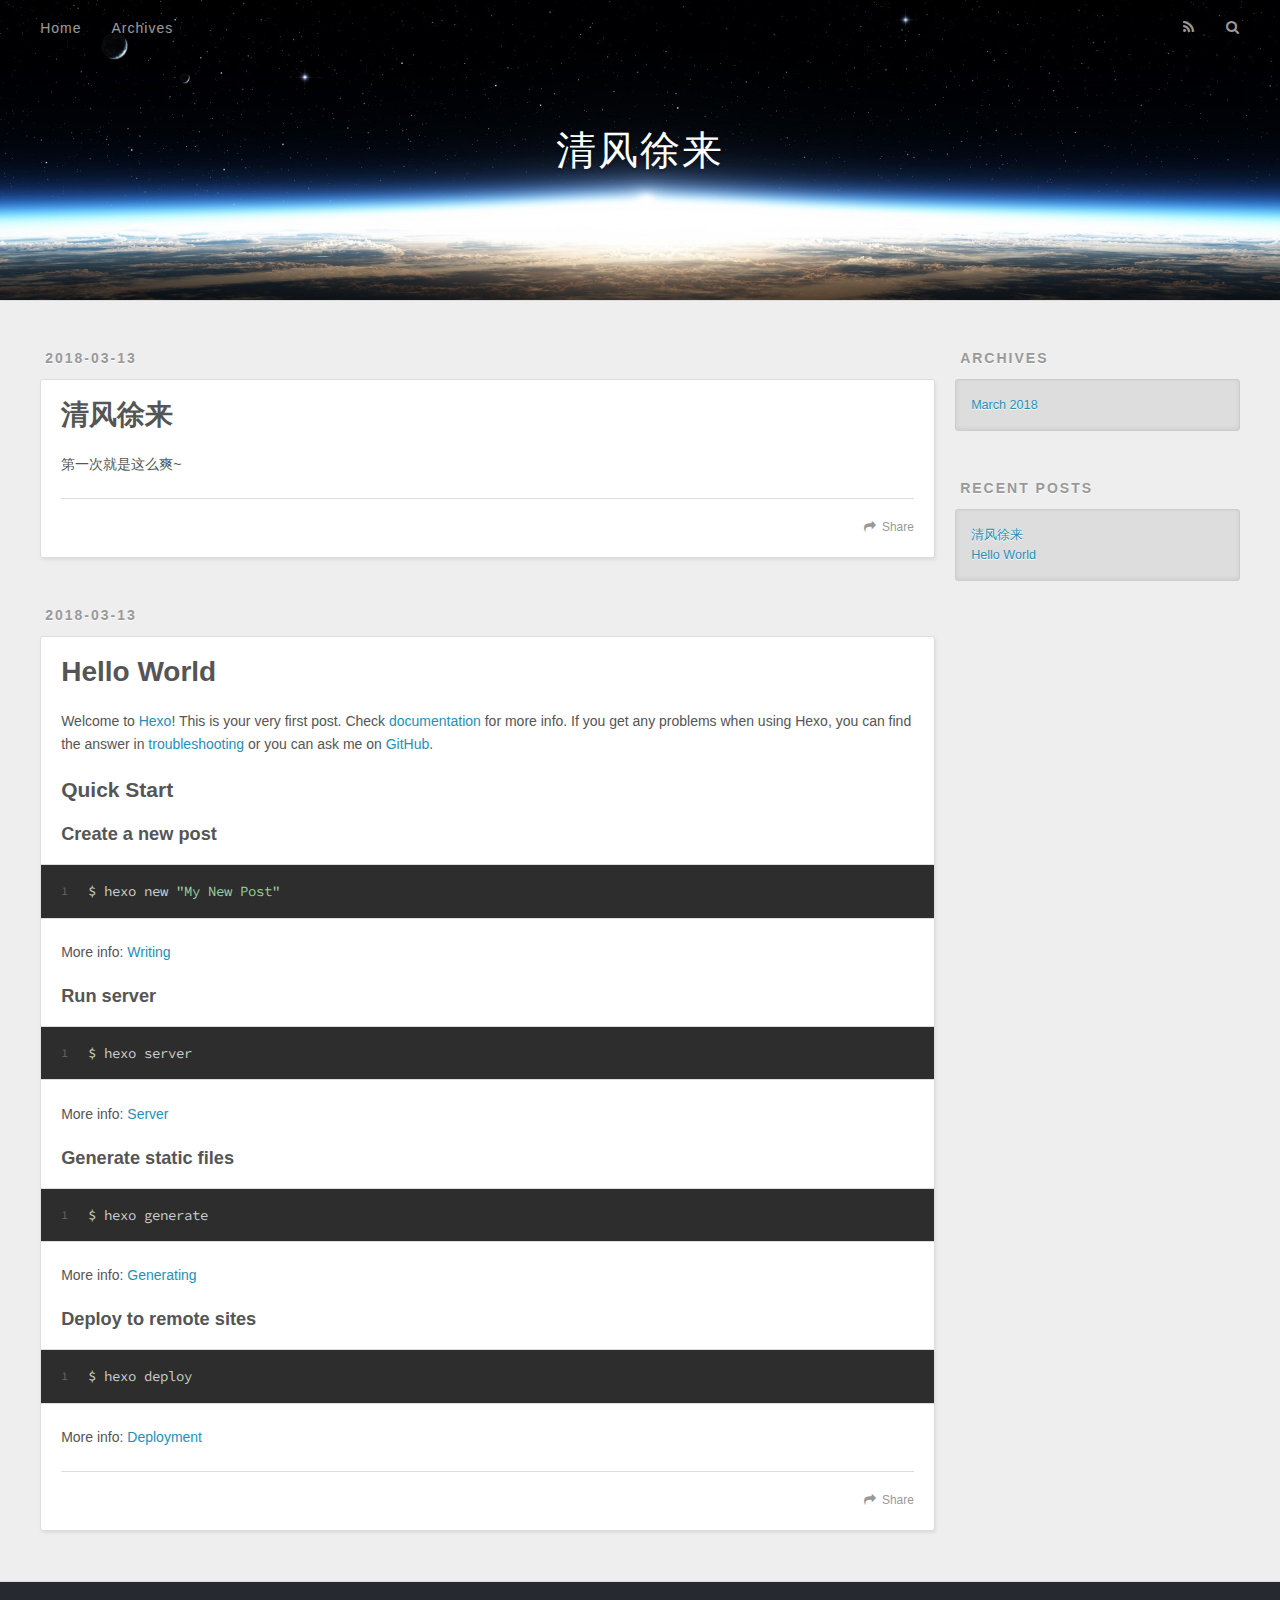
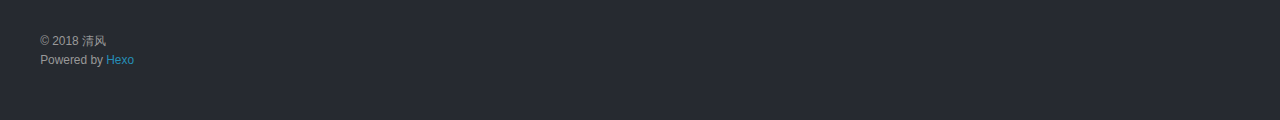
==== index.html @ 0630ee4f "Site updated: 2018-03-13 10:36:04" ====
<!DOCTYPE html>
<html>
<head>
  <meta charset="utf-8">
  

  
  <title>清风徐来</title>
  <meta name="viewport" content="width=device-width, initial-scale=1, maximum-scale=1">
  <meta property="og:type" content="website">
<meta property="og:title" content="清风徐来">
<meta property="og:url" content="http://yoursite.com/index.html">
<meta property="og:site_name" content="清风徐来">
<meta name="twitter:card" content="summary">
<meta name="twitter:title" content="清风徐来">
  
    <link rel="alternate" href="/atom.xml" title="清风徐来" type="application/atom+xml">
  
  
    <link rel="icon" href="/favicon.png">
  
  
    <link href="//fonts.googleapis.com/css?family=Source+Code+Pro" rel="stylesheet" type="text/css">
  
  <link rel="stylesheet" href="/css/style.css">
</head>

<body>
  <div id="container">
    <div id="wrap">
      <header id="header">
  <div id="banner"></div>
  <div id="header-outer" class="outer">
    <div id="header-title" class="inner">
      <h1 id="logo-wrap">
        <a href="/" id="logo">清风徐来</a>
      </h1>
      
    </div>
    <div id="header-inner" class="inner">
      <nav id="main-nav">
        <a id="main-nav-toggle" class="nav-icon"></a>
        
          <a class="main-nav-link" href="/">Home</a>
        
          <a class="main-nav-link" href="/archives">Archives</a>
        
      </nav>
      <nav id="sub-nav">
        
          <a id="nav-rss-link" class="nav-icon" href="/atom.xml" title="RSS Feed"></a>
        
        <a id="nav-search-btn" class="nav-icon" title="Search"></a>
      </nav>
      <div id="search-form-wrap">
        <form action="//google.com/search" method="get" accept-charset="UTF-8" class="search-form"><input type="search" name="q" class="search-form-input" placeholder="Search"><button type="submit" class="search-form-submit">&#xF002;</button><input type="hidden" name="sitesearch" value="http://yoursite.com"></form>
      </div>
    </div>
  </div>
</header>
      <div class="outer">
        <section id="main">
  
    <article id="post-清风徐来" class="article article-type-post" itemscope itemprop="blogPost">
  <div class="article-meta">
    <a href="/2018/03/13/清风徐来/" class="article-date">
  <time datetime="2018-03-13T02:29:46.000Z" itemprop="datePublished">2018-03-13</time>
</a>
    
  </div>
  <div class="article-inner">
    
    
      <header class="article-header">
        
  
    <h1 itemprop="name">
      <a class="article-title" href="/2018/03/13/清风徐来/">清风徐来</a>
    </h1>
  

      </header>
    
    <div class="article-entry" itemprop="articleBody">
      
        <p>第一次就是这么爽~</p>

      
    </div>
    <footer class="article-footer">
      <a data-url="http://yoursite.com/2018/03/13/清风徐来/" data-id="cjep1ou7j0001o6uji0gx029q" class="article-share-link">Share</a>
      
      
    </footer>
  </div>
  
</article>


  
    <article id="post-hello-world" class="article article-type-post" itemscope itemprop="blogPost">
  <div class="article-meta">
    <a href="/2018/03/13/hello-world/" class="article-date">
  <time datetime="2018-03-13T02:24:53.050Z" itemprop="datePublished">2018-03-13</time>
</a>
    
  </div>
  <div class="article-inner">
    
    
      <header class="article-header">
        
  
    <h1 itemprop="name">
      <a class="article-title" href="/2018/03/13/hello-world/">Hello World</a>
    </h1>
  

      </header>
    
    <div class="article-entry" itemprop="articleBody">
      
        <p>Welcome to <a href="https://hexo.io/" target="_blank" rel="noopener">Hexo</a>! This is your very first post. Check <a href="https://hexo.io/docs/" target="_blank" rel="noopener">documentation</a> for more info. If you get any problems when using Hexo, you can find the answer in <a href="https://hexo.io/docs/troubleshooting.html" target="_blank" rel="noopener">troubleshooting</a> or you can ask me on <a href="https://github.com/hexojs/hexo/issues" target="_blank" rel="noopener">GitHub</a>.</p>
<h2 id="Quick-Start"><a href="#Quick-Start" class="headerlink" title="Quick Start"></a>Quick Start</h2><h3 id="Create-a-new-post"><a href="#Create-a-new-post" class="headerlink" title="Create a new post"></a>Create a new post</h3><figure class="highlight bash"><table><tr><td class="gutter"><pre><span class="line">1</span><br></pre></td><td class="code"><pre><span class="line">$ hexo new <span class="string">"My New Post"</span></span><br></pre></td></tr></table></figure>
<p>More info: <a href="https://hexo.io/docs/writing.html" target="_blank" rel="noopener">Writing</a></p>
<h3 id="Run-server"><a href="#Run-server" class="headerlink" title="Run server"></a>Run server</h3><figure class="highlight bash"><table><tr><td class="gutter"><pre><span class="line">1</span><br></pre></td><td class="code"><pre><span class="line">$ hexo server</span><br></pre></td></tr></table></figure>
<p>More info: <a href="https://hexo.io/docs/server.html" target="_blank" rel="noopener">Server</a></p>
<h3 id="Generate-static-files"><a href="#Generate-static-files" class="headerlink" title="Generate static files"></a>Generate static files</h3><figure class="highlight bash"><table><tr><td class="gutter"><pre><span class="line">1</span><br></pre></td><td class="code"><pre><span class="line">$ hexo generate</span><br></pre></td></tr></table></figure>
<p>More info: <a href="https://hexo.io/docs/generating.html" target="_blank" rel="noopener">Generating</a></p>
<h3 id="Deploy-to-remote-sites"><a href="#Deploy-to-remote-sites" class="headerlink" title="Deploy to remote sites"></a>Deploy to remote sites</h3><figure class="highlight bash"><table><tr><td class="gutter"><pre><span class="line">1</span><br></pre></td><td class="code"><pre><span class="line">$ hexo deploy</span><br></pre></td></tr></table></figure>
<p>More info: <a href="https://hexo.io/docs/deployment.html" target="_blank" rel="noopener">Deployment</a></p>

      
    </div>
    <footer class="article-footer">
      <a data-url="http://yoursite.com/2018/03/13/hello-world/" data-id="cjep1ou6n0000o6ujm4c9fire" class="article-share-link">Share</a>
      
      
    </footer>
  </div>
  
</article>


  


</section>
        
          <aside id="sidebar">
  
    

  
    

  
    
  
    
  <div class="widget-wrap">
    <h3 class="widget-title">Archives</h3>
    <div class="widget">
      <ul class="archive-list"><li class="archive-list-item"><a class="archive-list-link" href="/archives/2018/03/">March 2018</a></li></ul>
    </div>
  </div>


  
    
  <div class="widget-wrap">
    <h3 class="widget-title">Recent Posts</h3>
    <div class="widget">
      <ul>
        
          <li>
            <a href="/2018/03/13/清风徐来/">清风徐来</a>
          </li>
        
          <li>
            <a href="/2018/03/13/hello-world/">Hello World</a>
          </li>
        
      </ul>
    </div>
  </div>

  
</aside>
        
      </div>
      <footer id="footer">
  
  <div class="outer">
    <div id="footer-info" class="inner">
      &copy; 2018 清风<br>
      Powered by <a href="http://hexo.io/" target="_blank">Hexo</a>
    </div>
  </div>
</footer>
    </div>
    <nav id="mobile-nav">
  
    <a href="/" class="mobile-nav-link">Home</a>
  
    <a href="/archives" class="mobile-nav-link">Archives</a>
  
</nav>
    

<script src="//ajax.googleapis.com/ajax/libs/jquery/2.0.3/jquery.min.js"></script>


  <link rel="stylesheet" href="/fancybox/jquery.fancybox.css">
  <script src="/fancybox/jquery.fancybox.pack.js"></script>


<script src="/js/script.js"></script>



  </div>
</body>
</html>
---- css/style.css ----
body {
  width: 100%;
}
body:before,
body:after {
  content: "";
  display: table;
}
body:after {
  clear: both;
}
html,
body,
div,
span,
applet,
object,
iframe,
h1,
h2,
h3,
h4,
h5,
h6,
p,
blockquote,
pre,
a,
abbr,
acronym,
address,
big,
cite,
code,
del,
dfn,
em,
img,
ins,
kbd,
q,
s,
samp,
small,
strike,
strong,
sub,
sup,
tt,
var,
dl,
dt,
dd,
ol,
ul,
li,
fieldset,
form,
label,
legend,
table,
caption,
tbody,
tfoot,
thead,
tr,
th,
td {
  margin: 0;
  padding: 0;
  border: 0;
  outline: 0;
  font-weight: inherit;
  font-style: inherit;
  font-family: inherit;
  font-size: 100%;
  vertical-align: baseline;
}
body {
  line-height: 1;
  color: #000;
  background: #fff;
}
ol,
ul {
  list-style: none;
}
table {
  border-collapse: separate;
  border-spacing: 0;
  vertical-align: middle;
}
caption,
th,
td {
  text-align: left;
  font-weight: normal;
  vertical-align: middle;
}
a img {
  border: none;
}
input,
button {
  margin: 0;
  padding: 0;
}
input::-moz-focus-inner,
button::-moz-focus-inner {
  border: 0;
  padding: 0;
}
@font-face {
  font-family: FontAwesome;
  font-style: normal;
  font-weight: normal;
  src: url("fonts/fontawesome-webfont.eot?v=#4.0.3");
  src: url("fonts/fontawesome-webfont.eot?#iefix&v=#4.0.3") format("embedded-opentype"), url("fonts/fontawesome-webfont.woff?v=#4.0.3") format("woff"), url("fonts/fontawesome-webfont.ttf?v=#4.0.3") format("truetype"), url("fonts/fontawesome-webfont.svg#fontawesomeregular?v=#4.0.3") format("svg");
}
html,
body,
#container {
  height: 100%;
}
body {
  background: #eee;
  font: 14px -apple-system, BlinkMacSystemFont, "Segoe UI", "Roboto", "Oxygen", "Ubuntu", "Cantarell", "Fira Sans", "Droid Sans", "Helvetica Neue", sans-serif;
  -webkit-text-size-adjust: 100%;
}
.outer {
  max-width: 1220px;
  margin: 0 auto;
  padding: 0 20px;
}
.outer:before,
.outer:after {
  content: "";
  display: table;
}
.outer:after {
  clear: both;
}
.inner {
  display: inline;
  float: left;
  width: 98.33333333333333%;
  margin: 0 0.833333333333333%;
}
.left,
.alignleft {
  float: left;
}
.right,
.alignright {
  float: right;
}
.clear {
  clear: both;
}
#container {
  position: relative;
}
.mobile-nav-on {
  overflow: hidden;
}
#wrap {
  height: 100%;
  width: 100%;
  position: absolute;
  top: 0;
  left: 0;
  -webkit-transition: 0.2s ease-out;
  -moz-transition: 0.2s ease-out;
  -ms-transition: 0.2s ease-out;
  transition: 0.2s ease-out;
  z-index: 1;
  background: #eee;
}
.mobile-nav-on #wrap {
  left: 280px;
}
@media screen and (min-width: 768px) {
  #main {
    display: inline;
    float: left;
    width: 73.33333333333333%;
    margin: 0 0.833333333333333%;
  }
}
.article-date,
.article-category-link,
.archive-year,
.widget-title {
  text-decoration: none;
  text-transform: uppercase;
  letter-spacing: 2px;
  color: #999;
  margin-bottom: 1em;
  margin-left: 5px;
  line-height: 1em;
  text-shadow: 0 1px #fff;
  font-weight: bold;
}
.article-inner,
.archive-article-inner {
  background: #fff;
  -webkit-box-shadow: 1px 2px 3px #ddd;
  box-shadow: 1px 2px 3px #ddd;
  border: 1px solid #ddd;
  border-radius: 3px;
}
.article-entry h1,
.widget h1 {
  font-size: 2em;
}
.article-entry h2,
.widget h2 {
  font-size: 1.5em;
}
.article-entry h3,
.widget h3 {
  font-size: 1.3em;
}
.article-entry h4,
.widget h4 {
  font-size: 1.2em;
}
.article-entry h5,
.widget h5 {
  font-size: 1em;
}
.article-entry h6,
.widget h6 {
  font-size: 1em;
  color: #999;
}
.article-entry hr,
.widget hr {
  border: 1px dashed #ddd;
}
.article-entry strong,
.widget strong {
  font-weight: bold;
}
.article-entry em,
.widget em,
.article-entry cite,
.widget cite {
  font-style: italic;
}
.article-entry sup,
.widget sup,
.article-entry sub,
.widget sub {
  font-size: 0.75em;
  line-height: 0;
  position: relative;
  vertical-align: baseline;
}
.article-entry sup,
.widget sup {
  top: -0.5em;
}
.article-entry sub,
.widget sub {
  bottom: -0.2em;
}
.article-entry small,
.widget small {
  font-size: 0.85em;
}
.article-entry acronym,
.widget acronym,
.article-entry abbr,
.widget abbr {
  border-bottom: 1px dotted;
}
.article-entry ul,
.widget ul,
.article-entry ol,
.widget ol,
.article-entry dl,
.widget dl {
  margin: 0 20px;
  line-height: 1.6em;
}
.article-entry ul ul,
.widget ul ul,
.article-entry ol ul,
.widget ol ul,
.article-entry ul ol,
.widget ul ol,
.article-entry ol ol,
.widget ol ol {
  margin-top: 0;
  margin-bottom: 0;
}
.article-entry ul,
.widget ul {
  list-style: disc;
}
.article-entry ol,
.widget ol {
  list-style: decimal;
}
.article-entry dt,
.widget dt {
  font-weight: bold;
}
#header {
  height: 300px;
  position: relative;
  border-bottom: 1px solid #ddd;
}
#header:before,
#header:after {
  content: "";
  position: absolute;
  left: 0;
  right: 0;
  height: 40px;
}
#header:before {
  top: 0;
  background: -webkit-linear-gradient(rgba(0,0,0,0.2), transparent);
  background: -moz-linear-gradient(rgba(0,0,0,0.2), transparent);
  background: -ms-linear-gradient(rgba(0,0,0,0.2), transparent);
  background: linear-gradient(rgba(0,0,0,0.2), transparent);
}
#header:after {
  bottom: 0;
  background: -webkit-linear-gradient(transparent, rgba(0,0,0,0.2));
  background: -moz-linear-gradient(transparent, rgba(0,0,0,0.2));
  background: -ms-linear-gradient(transparent, rgba(0,0,0,0.2));
  background: linear-gradient(transparent, rgba(0,0,0,0.2));
}
#header-outer {
  height: 100%;
  position: relative;
}
#header-inner {
  position: relative;
  overflow: hidden;
}
#banner {
  position: absolute;
  top: 0;
  left: 0;
  width: 100%;
  height: 100%;
  background: url("images/banner.jpg") center #000;
  -webkit-background-size: cover;
  -moz-background-size: cover;
  background-size: cover;
  z-index: -1;
}
#header-title {
  text-align: center;
  height: 40px;
  position: absolute;
  top: 50%;
  left: 0;
  margin-top: -20px;
}
#logo,
#subtitle {
  text-decoration: none;
  color: #fff;
  font-weight: 300;
  text-shadow: 0 1px 4px rgba(0,0,0,0.3);
}
#logo {
  font-size: 40px;
  line-height: 40px;
  letter-spacing: 2px;
}
#subtitle {
  font-size: 16px;
  line-height: 16px;
  letter-spacing: 1px;
}
#subtitle-wrap {
  margin-top: 16px;
}
#main-nav {
  float: left;
  margin-left: -15px;
}
.nav-icon,
.main-nav-link {
  float: left;
  color: #fff;
  opacity: 0.6;
  text-decoration: none;
  text-shadow: 0 1px rgba(0,0,0,0.2);
  -webkit-transition: opacity 0.2s;
  -moz-transition: opacity 0.2s;
  -ms-transition: opacity 0.2s;
  transition: opacity 0.2s;
  display: block;
  padding: 20px 15px;
}
.nav-icon:hover,
.main-nav-link:hover {
  opacity: 1;
}
.nav-icon {
  font-family: FontAwesome;
  text-align: center;
  font-size: 14px;
  width: 14px;
  height: 14px;
  padding: 20px 15px;
  position: relative;
  cursor: pointer;
}
.main-nav-link {
  font-weight: 300;
  letter-spacing: 1px;
}
@media screen and (max-width: 479px) {
  .main-nav-link {
    display: none;
  }
}
#main-nav-toggle {
  display: none;
}
#main-nav-toggle:before {
  content: "\f0c9";
}
@media screen and (max-width: 479px) {
  #main-nav-toggle {
    display: block;
  }
}
#sub-nav {
  float: right;
  margin-right: -15px;
}
#nav-rss-link:before {
  content: "\f09e";
}
#nav-search-btn:before {
  content: "\f002";
}
#search-form-wrap {
  position: absolute;
  top: 15px;
  width: 150px;
  height: 30px;
  right: -150px;
  opacity: 0;
  -webkit-transition: 0.2s ease-out;
  -moz-transition: 0.2s ease-out;
  -ms-transition: 0.2s ease-out;
  transition: 0.2s ease-out;
}
#search-form-wrap.on {
  opacity: 1;
  right: 0;
}
@media screen and (max-width: 479px) {
  #search-form-wrap {
    width: 100%;
    right: -100%;
  }
}
.search-form {
  position: absolute;
  top: 0;
  left: 0;
  right: 0;
  background: #fff;
  padding: 5px 15px;
  border-radius: 15px;
  -webkit-box-shadow: 0 0 10px rgba(0,0,0,0.3);
  box-shadow: 0 0 10px rgba(0,0,0,0.3);
}
.search-form-input {
  border: none;
  background: none;
  color: #555;
  width: 100%;
  font: 13px -apple-system, BlinkMacSystemFont, "Segoe UI", "Roboto", "Oxygen", "Ubuntu", "Cantarell", "Fira Sans", "Droid Sans", "Helvetica Neue", sans-serif;
  outline: none;
}
.search-form-input::-webkit-search-results-decoration,
.search-form-input::-webkit-search-cancel-button {
  -webkit-appearance: none;
}
.search-form-submit {
  position: absolute;
  top: 50%;
  right: 10px;
  margin-top: -7px;
  font: 13px FontAwesome;
  border: none;
  background: none;
  color: #bbb;
  cursor: pointer;
}
.search-form-submit:hover,
.search-form-submit:focus {
  color: #777;
}
.article {
  margin: 50px 0;
}
.article-inner {
  overflow: hidden;
}
.article-meta:before,
.article-meta:after {
  content: "";
  display: table;
}
.article-meta:after {
  clear: both;
}
.article-date {
  float: left;
}
.article-category {
  float: left;
  line-height: 1em;
  color: #ccc;
  text-shadow: 0 1px #fff;
  margin-left: 8px;
}
.article-category:before {
  content: "\2022";
}
.article-category-link {
  margin: 0 12px 1em;
}
.article-header {
  padding: 20px 20px 0;
}
.article-title {
  text-decoration: none;
  font-size: 2em;
  font-weight: bold;
  color: #555;
  line-height: 1.1em;
  -webkit-transition: color 0.2s;
  -moz-transition: color 0.2s;
  -ms-transition: color 0.2s;
  transition: color 0.2s;
}
a.article-title:hover {
  color: #258fb8;
}
.article-entry {
  color: #555;
  padding: 0 20px;
}
.article-entry:before,
.article-entry:after {
  content: "";
  display: table;
}
.article-entry:after {
  clear: both;
}
.article-entry p,
.article-entry table {
  line-height: 1.6em;
  margin: 1.6em 0;
}
.article-entry h1,
.article-entry h2,
.article-entry h3,
.article-entry h4,
.article-entry h5,
.article-entry h6 {
  font-weight: bold;
}
.article-entry h1,
.article-entry h2,
.article-entry h3,
.article-entry h4,
.article-entry h5,
.article-entry h6 {
  line-height: 1.1em;
  margin: 1.1em 0;
}
.article-entry a {
  color: #258fb8;
  text-decoration: none;
}
.article-entry a:hover {
  text-decoration: underline;
}
.article-entry ul,
.article-entry ol,
.article-entry dl {
  margin-top: 1.6em;
  margin-bottom: 1.6em;
}
.article-entry img,
.article-entry video {
  max-width: 100%;
  height: auto;
  display: block;
  margin: auto;
}
.article-entry iframe {
  border: none;
}
.article-entry table {
  width: 100%;
  border-collapse: collapse;
  border-spacing: 0;
}
.article-entry th {
  font-weight: bold;
  border-bottom: 3px solid #ddd;
  padding-bottom: 0.5em;
}
.article-entry td {
  border-bottom: 1px solid #ddd;
  padding: 10px 0;
}
.article-entry blockquote {
  font-family: Georgia, "Times New Roman", serif;
  font-size: 1.4em;
  margin: 1.6em 20px;
  text-align: center;
}
.article-entry blockquote footer {
  font-size: 14px;
  margin: 1.6em 0;
  font-family: -apple-system, BlinkMacSystemFont, "Segoe UI", "Roboto", "Oxygen", "Ubuntu", "Cantarell", "Fira Sans", "Droid Sans", "Helvetica Neue", sans-serif;
}
.article-entry blockquote footer cite:before {
  content: "—";
  padding: 0 0.5em;
}
.article-entry .pullquote {
  text-align: left;
  width: 45%;
  margin: 0;
}
.article-entry .pullquote.left {
  margin-left: 0.5em;
  margin-right: 1em;
}
.article-entry .pullquote.right {
  margin-right: 0.5em;
  margin-left: 1em;
}
.article-entry .caption {
  color: #999;
  display: block;
  font-size: 0.9em;
  margin-top: 0.5em;
  position: relative;
  text-align: center;
}
.article-entry .video-container {
  position: relative;
  padding-top: 56.25%;
  height: 0;
  overflow: hidden;
}
.article-entry .video-container iframe,
.article-entry .video-container object,
.article-entry .video-container embed {
  position: absolute;
  top: 0;
  left: 0;
  width: 100%;
  height: 100%;
  margin-top: 0;
}
.article-more-link a {
  display: inline-block;
  line-height: 1em;
  padding: 6px 15px;
  border-radius: 15px;
  background: #eee;
  color: #999;
  text-shadow: 0 1px #fff;
  text-decoration: none;
}
.article-more-link a:hover {
  background: #258fb8;
  color: #fff;
  text-decoration: none;
  text-shadow: 0 1px #1e7293;
}
.article-footer {
  font-size: 0.85em;
  line-height: 1.6em;
  border-top: 1px solid #ddd;
  padding-top: 1.6em;
  margin: 0 20px 20px;
}
.article-footer:before,
.article-footer:after {
  content: "";
  display: table;
}
.article-footer:after {
  clear: both;
}
.article-footer a {
  color: #999;
  text-decoration: none;
}
.article-footer a:hover {
  color: #555;
}
.article-tag-list-item {
  float: left;
  margin-right: 10px;
}
.article-tag-list-link:before {
  content: "#";
}
.article-comment-link {
  float: right;
}
.article-comment-link:before {
  content: "\f075";
  font-family: FontAwesome;
  padding-right: 8px;
}
.article-share-link {
  cursor: pointer;
  float: right;
  margin-left: 20px;
}
.article-share-link:before {
  content: "\f064";
  font-family: FontAwesome;
  padding-right: 6px;
}
#article-nav {
  position: relative;
}
#article-nav:before,
#article-nav:after {
  content: "";
  display: table;
}
#article-nav:after {
  clear: both;
}
@media screen and (min-width: 768px) {
  #article-nav {
    margin: 50px 0;
  }
  #article-nav:before {
    width: 8px;
    height: 8px;
    position: absolute;
    top: 50%;
    left: 50%;
    margin-top: -4px;
    margin-left: -4px;
    content: "";
    border-radius: 50%;
    background: #ddd;
    -webkit-box-shadow: 0 1px 2px #fff;
    box-shadow: 0 1px 2px #fff;
  }
}
.article-nav-link-wrap {
  text-decoration: none;
  text-shadow: 0 1px #fff;
  color: #999;
  -webkit-box-sizing: border-box;
  -moz-box-sizing: border-box;
  box-sizing: border-box;
  margin-top: 50px;
  text-align: center;
  display: block;
}
.article-nav-link-wrap:hover {
  color: #555;
}
@media screen and (min-width: 768px) {
  .article-nav-link-wrap {
    width: 50%;
    margin-top: 0;
  }
}
@media screen and (min-width: 768px) {
  #article-nav-newer {
    float: left;
    text-align: right;
    padding-right: 20px;
  }
}
@media screen and (min-width: 768px) {
  #article-nav-older {
    float: right;
    text-align: left;
    padding-left: 20px;
  }
}
.article-nav-caption {
  text-transform: uppercase;
  letter-spacing: 2px;
  color: #ddd;
  line-height: 1em;
  font-weight: bold;
}
#article-nav-newer .article-nav-caption {
  margin-right: -2px;
}
.article-nav-title {
  font-size: 0.85em;
  line-height: 1.6em;
  margin-top: 0.5em;
}
.article-share-box {
  position: absolute;
  display: none;
  background: #fff;
  -webkit-box-shadow: 1px 2px 10px rgba(0,0,0,0.2);
  box-shadow: 1px 2px 10px rgba(0,0,0,0.2);
  border-radius: 3px;
  margin-left: -145px;
  overflow: hidden;
  z-index: 1;
}
.article-share-box.on {
  display: block;
}
.article-share-input {
  width: 100%;
  background: none;
  -webkit-box-sizing: border-box;
  -moz-box-sizing: border-box;
  box-sizing: border-box;
  font: 14px -apple-system, BlinkMacSystemFont, "Segoe UI", "Roboto", "Oxygen", "Ubuntu", "Cantarell", "Fira Sans", "Droid Sans", "Helvetica Neue", sans-serif;
  padding: 0 15px;
  color: #555;
  outline: none;
  border: 1px solid #ddd;
  border-radius: 3px 3px 0 0;
  height: 36px;
  line-height: 36px;
}
.article-share-links {
  background: #eee;
}
.article-share-links:before,
.article-share-links:after {
  content: "";
  display: table;
}
.article-share-links:after {
  clear: both;
}
.article-share-twitter,
.article-share-facebook,
.article-share-pinterest,
.article-share-google {
  width: 50px;
  height: 36px;
  display: block;
  float: left;
  position: relative;
  color: #999;
  text-shadow: 0 1px #fff;
}
.article-share-twitter:before,
.article-share-facebook:before,
.article-share-pinterest:before,
.article-share-google:before {
  font-size: 20px;
  font-family: FontAwesome;
  width: 20px;
  height: 20px;
  position: absolute;
  top: 50%;
  left: 50%;
  margin-top: -10px;
  margin-left: -10px;
  text-align: center;
}
.article-share-twitter:hover,
.article-share-facebook:hover,
.article-share-pinterest:hover,
.article-share-google:hover {
  color: #fff;
}
.article-share-twitter:before {
  content: "\f099";
}
.article-share-twitter:hover {
  background: #00aced;
  text-shadow: 0 1px #008abe;
}
.article-share-facebook:before {
  content: "\f09a";
}
.article-share-facebook:hover {
  background: #3b5998;
  text-shadow: 0 1px #2f477a;
}
.article-share-pinterest:before {
  content: "\f0d2";
}
.article-share-pinterest:hover {
  background: #cb2027;
  text-shadow: 0 1px #a21a1f;
}
.article-share-google:before {
  content: "\f0d5";
}
.article-share-google:hover {
  background: #dd4b39;
  text-shadow: 0 1px #be3221;
}
.article-gallery {
  background: #000;
  position: relative;
}
.article-gallery-photos {
  position: relative;
  overflow: hidden;
}
.article-gallery-img {
  display: none;
  max-width: 100%;
}
.article-gallery-img:first-child {
  display: block;
}
.article-gallery-img.loaded {
  position: absolute;
  display: block;
}
.article-gallery-img img {
  display: block;
  max-width: 100%;
  margin: 0 auto;
}
#comments {
  background: #fff;
  -webkit-box-shadow: 1px 2px 3px #ddd;
  box-shadow: 1px 2px 3px #ddd;
  padding: 20px;
  border: 1px solid #ddd;
  border-radius: 3px;
  margin: 50px 0;
}
#comments a {
  color: #258fb8;
}
.archives-wrap {
  margin: 50px 0;
}
.archives:before,
.archives:after {
  content: "";
  display: table;
}
.archives:after {
  clear: both;
}
.archive-year-wrap {
  margin-bottom: 1em;
}
.archives {
  -webkit-column-gap: 10px;
  -moz-column-gap: 10px;
  column-gap: 10px;
}
@media screen and (min-width: 480px) and (max-width: 767px) {
  .archives {
    -webkit-column-count: 2;
    -moz-column-count: 2;
    column-count: 2;
  }
}
@media screen and (min-width: 768px) {
  .archives {
    -webkit-column-count: 3;
    -moz-column-count: 3;
    column-count: 3;
  }
}
.archive-article {
  -webkit-column-break-inside: avoid;
  page-break-inside: avoid;
  overflow: hidden;
  break-inside: avoid-column;
}
.archive-article-inner {
  padding: 10px;
  margin-bottom: 15px;
}
.archive-article-title {
  text-decoration: none;
  font-weight: bold;
  color: #555;
  -webkit-transition: color 0.2s;
  -moz-transition: color 0.2s;
  -ms-transition: color 0.2s;
  transition: color 0.2s;
  line-height: 1.6em;
}
.archive-article-title:hover {
  color: #258fb8;
}
.archive-article-footer {
  margin-top: 1em;
}
.archive-article-date {
  color: #999;
  text-decoration: none;
  font-size: 0.85em;
  line-height: 1em;
  margin-bottom: 0.5em;
  display: block;
}
#page-nav {
  margin: 50px auto;
  background: #fff;
  -webkit-box-shadow: 1px 2px 3px #ddd;
  box-shadow: 1px 2px 3px #ddd;
  border: 1px solid #ddd;
  border-radius: 3px;
  text-align: center;
  color: #999;
  overflow: hidden;
}
#page-nav:before,
#page-nav:after {
  content: "";
  display: table;
}
#page-nav:after {
  clear: both;
}
#page-nav a,
#page-nav span {
  padding: 10px 20px;
  line-height: 1;
  height: 2ex;
}
#page-nav a {
  color: #999;
  text-decoration: none;
}
#page-nav a:hover {
  background: #999;
  color: #fff;
}
#page-nav .prev {
  float: left;
}
#page-nav .next {
  float: right;
}
#page-nav .page-number {
  display: inline-block;
}
@media screen and (max-width: 479px) {
  #page-nav .page-number {
    display: none;
  }
}
#page-nav .current {
  color: #555;
  font-weight: bold;
}
#page-nav .space {
  color: #ddd;
}
#footer {
  background: #262a30;
  padding: 50px 0;
  border-top: 1px solid #ddd;
  color: #999;
}
#footer a {
  color: #258fb8;
  text-decoration: none;
}
#footer a:hover {
  text-decoration: underline;
}
#footer-info {
  line-height: 1.6em;
  font-size: 0.85em;
}
.article-entry pre,
.article-entry .highlight {
  background: #2d2d2d;
  margin: 0 -20px;
  padding: 15px 20px;
  border-style: solid;
  border-color: #ddd;
  border-width: 1px 0;
  overflow: auto;
  color: #ccc;
  line-height: 22.400000000000002px;
}
.article-entry .highlight .gutter pre,
.article-entry .gist .gist-file .gist-data .line-numbers {
  color: #666;
  font-size: 0.85em;
}
.article-entry pre,
.article-entry code {
  font-family: "Source Code Pro", Consolas, Monaco, Menlo, Consolas, monospace;
}
.article-entry code {
  background: #eee;
  text-shadow: 0 1px #fff;
  padding: 0 0.3em;
}
.article-entry pre code {
  background: none;
  text-shadow: none;
  padding: 0;
}
.article-entry .highlight pre {
  border: none;
  margin: 0;
  padding: 0;
}
.article-entry .highlight table {
  margin: 0;
  width: auto;
}
.article-entry .highlight td {
  border: none;
  padding: 0;
}
.article-entry .highlight figcaption {
  font-size: 0.85em;
  color: #999;
  line-height: 1em;
  margin-bottom: 1em;
}
.article-entry .highlight figcaption:before,
.article-entry .highlight figcaption:after {
  content: "";
  display: table;
}
.article-entry .highlight figcaption:after {
  clear: both;
}
.article-entry .highlight figcaption a {
  float: right;
}
.article-entry .highlight .gutter pre {
  text-align: right;
  padding-right: 20px;
}
.article-entry .highlight .line {
  height: 22.400000000000002px;
}
.article-entry .highlight .line.marked {
  background: #515151;
}
.article-entry .gist {
  margin: 0 -20px;
  border-style: solid;
  border-color: #ddd;
  border-width: 1px 0;
  background: #2d2d2d;
  padding: 15px 20px 15px 0;
}
.article-entry .gist .gist-file {
  border: none;
  font-family: "Source Code Pro", Consolas, Monaco, Menlo, Consolas, monospace;
  margin: 0;
}
.article-entry .gist .gist-file .gist-data {
  background: none;
  border: none;
}
.article-entry .gist .gist-file .gist-data .line-numbers {
  background: none;
  border: none;
  padding: 0 20px 0 0;
}
.article-entry .gist .gist-file .gist-data .line-data {
  padding: 0 !important;
}
.article-entry .gist .gist-file .highlight {
  margin: 0;
  padding: 0;
  border: none;
}
.article-entry .gist .gist-file .gist-meta {
  background: #2d2d2d;
  color: #999;
  font: 0.85em -apple-system, BlinkMacSystemFont, "Segoe UI", "Roboto", "Oxygen", "Ubuntu", "Cantarell", "Fira Sans", "Droid Sans", "Helvetica Neue", sans-serif;
  text-shadow: 0 0;
  padding: 0;
  margin-top: 1em;
  margin-left: 20px;
}
.article-entry .gist .gist-file .gist-meta a {
  color: #258fb8;
  font-weight: normal;
}
.article-entry .gist .gist-file .gist-meta a:hover {
  text-decoration: underline;
}
pre .comment,
pre .title {
  color: #999;
}
pre .variable,
pre .attribute,
pre .tag,
pre .regexp,
pre .ruby .constant,
pre .xml .tag .title,
pre .xml .pi,
pre .xml .doctype,
pre .html .doctype,
pre .css .id,
pre .css .class,
pre .css .pseudo {
  color: #f2777a;
}
pre .number,
pre .preprocessor,
pre .built_in,
pre .literal,
pre .params,
pre .constant {
  color: #f99157;
}
pre .class,
pre .ruby .class .title,
pre .css .rules .attribute {
  color: #9c9;
}
pre .string,
pre .value,
pre .inheritance,
pre .header,
pre .ruby .symbol,
pre .xml .cdata {
  color: #9c9;
}
pre .css .hexcolor {
  color: #6cc;
}
pre .function,
pre .python .decorator,
pre .python .title,
pre .ruby .function .title,
pre .ruby .title .keyword,
pre .perl .sub,
pre .javascript .title,
pre .coffeescript .title {
  color: #69c;
}
pre .keyword,
pre .javascript .function {
  color: #c9c;
}
@media screen and (max-width: 479px) {
  #mobile-nav {
    position: absolute;
    top: 0;
    left: 0;
    width: 280px;
    height: 100%;
    background: #191919;
    border-right: 1px solid #fff;
  }
}
@media screen and (max-width: 479px) {
  .mobile-nav-link {
    display: block;
    color: #999;
    text-decoration: none;
    padding: 15px 20px;
    font-weight: bold;
  }
  .mobile-nav-link:hover {
    color: #fff;
  }
}
@media screen and (min-width: 768px) {
  #sidebar {
    display: inline;
    float: left;
    width: 23.333333333333332%;
    margin: 0 0.833333333333333%;
  }
}
.widget-wrap {
  margin: 50px 0;
}
.widget {
  color: #777;
  text-shadow: 0 1px #fff;
  background: #ddd;
  -webkit-box-shadow: 0 -1px 4px #ccc inset;
  box-shadow: 0 -1px 4px #ccc inset;
  border: 1px solid #ccc;
  padding: 15px;
  border-radius: 3px;
}
.widget a {
  color: #258fb8;
  text-decoration: none;
}
.widget a:hover {
  text-decoration: underline;
}
.widget ul ul,
.widget ol ul,
.widget dl ul,
.widget ul ol,
.widget ol ol,
.widget dl ol,
.widget ul dl,
.widget ol dl,
.widget dl dl {
  margin-left: 15px;
  list-style: disc;
}
.widget {
  line-height: 1.6em;
  word-wrap: break-word;
  font-size: 0.9em;
}
.widget ul,
.widget ol {
  list-style: none;
  margin: 0;
}
.widget ul ul,
.widget ol ul,
.widget ul ol,
.widget ol ol {
  margin: 0 20px;
}
.widget ul ul,
.widget ol ul {
  list-style: disc;
}
.widget ul ol,
.widget ol ol {
  list-style: decimal;
}
.category-list-count,
.tag-list-count,
.archive-list-count {
  padding-left: 5px;
  color: #999;
  font-size: 0.85em;
}
.category-list-count:before,
.tag-list-count:before,
.archive-list-count:before {
  content: "(";
}
.category-list-count:after,
.tag-list-count:after,
.archive-list-count:after {
  content: ")";
}
.tagcloud a {
  margin-right: 5px;
  display: inline-block;
}
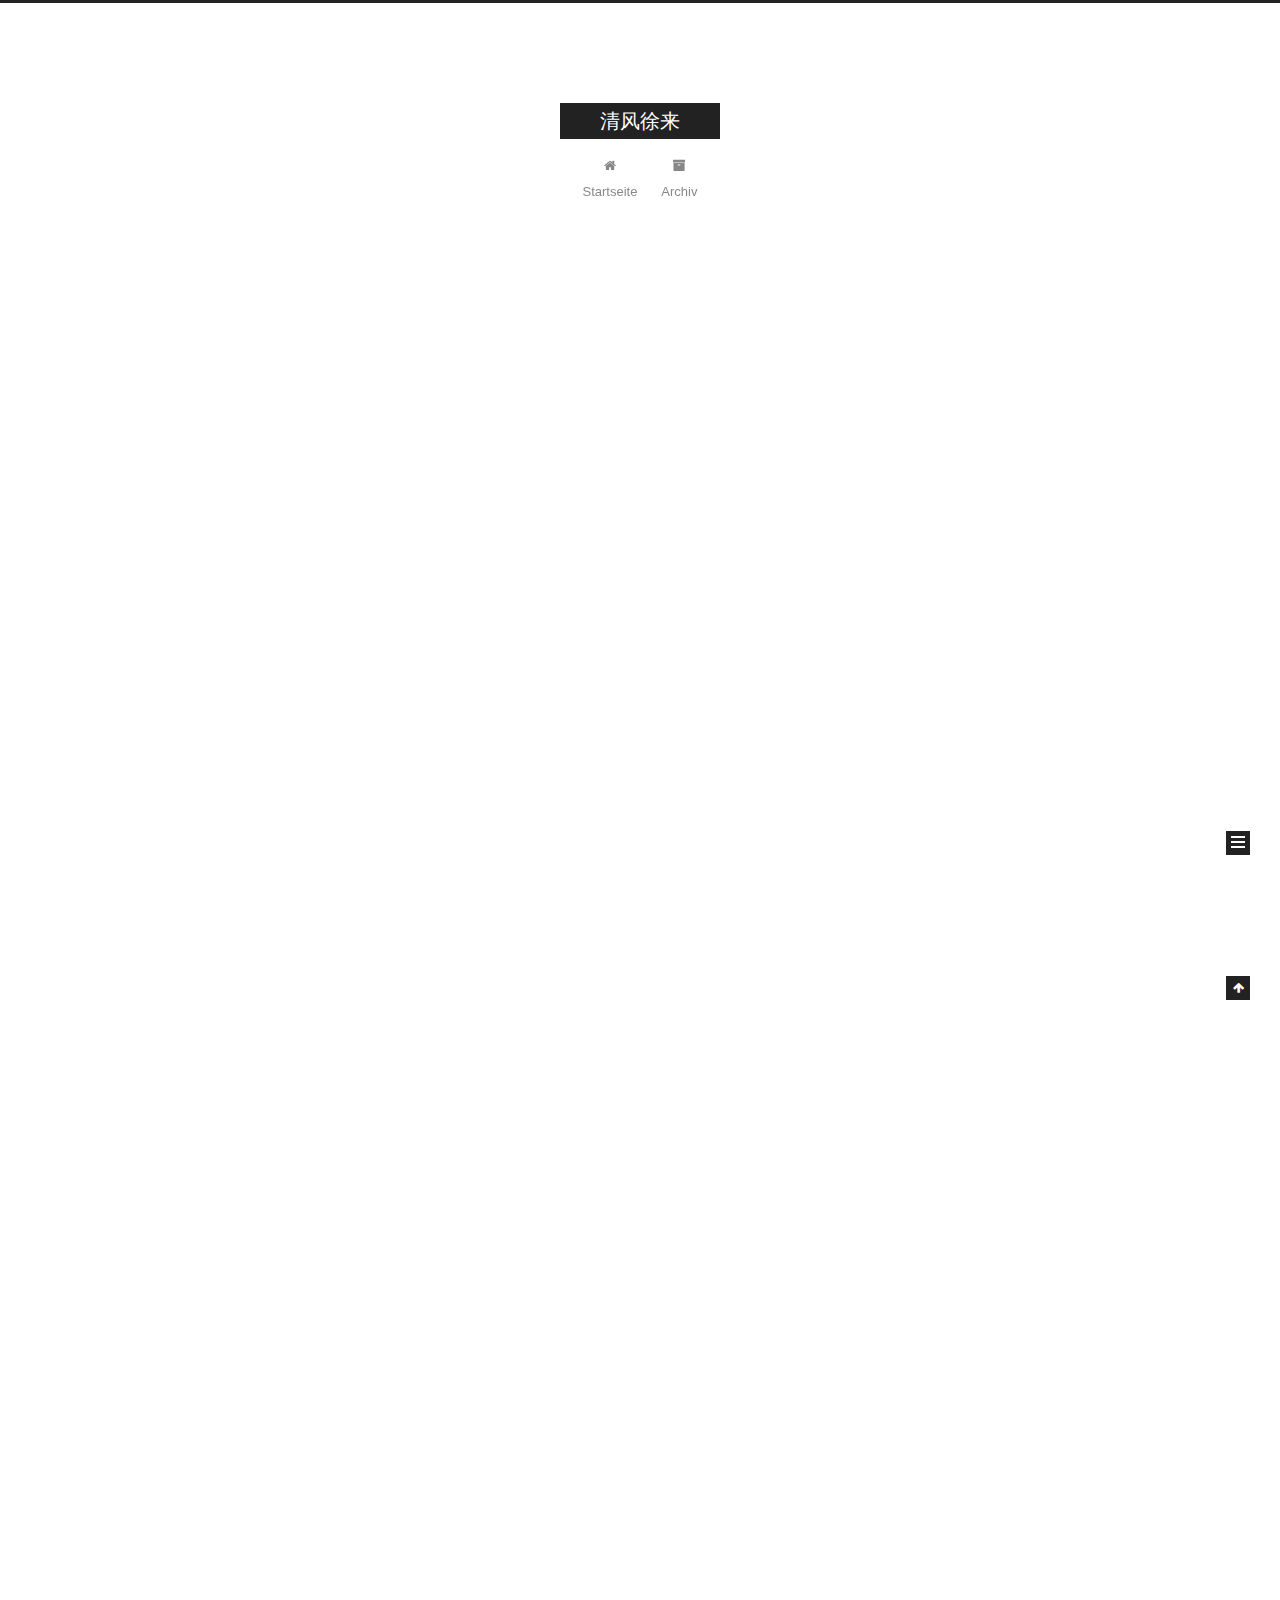
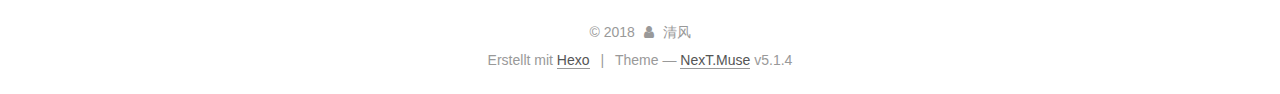
==== commit b6e78583: "Site updated: 2018-03-13 10:38:05" ====
--- a/index.html
+++ b/index.html
@@ -1,126 +1,425 @@
 <!DOCTYPE html>
-<html>
+
+
+
+  
+
+
+<html class="theme-next muse use-motion" lang="">
 <head>
-  <meta charset="utf-8">
-  
-
-  
-  <title>清风徐来</title>
-  <meta name="viewport" content="width=device-width, initial-scale=1, maximum-scale=1">
-  <meta property="og:type" content="website">
+  <meta charset="UTF-8"/>
+<meta http-equiv="X-UA-Compatible" content="IE=edge" />
+<meta name="viewport" content="width=device-width, initial-scale=1, maximum-scale=1"/>
+<meta name="theme-color" content="#222">
+
+
+
+
+
+
+
+
+
+<meta http-equiv="Cache-Control" content="no-transform" />
+<meta http-equiv="Cache-Control" content="no-siteapp" />
+
+
+
+
+
+
+
+
+
+
+
+
+
+
+
+
+  
+  
+  <link href="/lib/fancybox/source/jquery.fancybox.css?v=2.1.5" rel="stylesheet" type="text/css" />
+
+
+
+
+
+
+
+<link href="/lib/font-awesome/css/font-awesome.min.css?v=4.6.2" rel="stylesheet" type="text/css" />
+
+<link href="/css/main.css?v=5.1.4" rel="stylesheet" type="text/css" />
+
+
+  <link rel="apple-touch-icon" sizes="180x180" href="/images/apple-touch-icon-next.png?v=5.1.4">
+
+
+  <link rel="icon" type="image/png" sizes="32x32" href="/images/favicon-32x32-next.png?v=5.1.4">
+
+
+  <link rel="icon" type="image/png" sizes="16x16" href="/images/favicon-16x16-next.png?v=5.1.4">
+
+
+  <link rel="mask-icon" href="/images/logo.svg?v=5.1.4" color="#222">
+
+
+
+
+
+  <meta name="keywords" content="Hexo, NexT" />
+
+
+
+
+
+
+
+
+
+
+<meta property="og:type" content="website">
 <meta property="og:title" content="清风徐来">
 <meta property="og:url" content="http://yoursite.com/index.html">
 <meta property="og:site_name" content="清风徐来">
 <meta name="twitter:card" content="summary">
 <meta name="twitter:title" content="清风徐来">
-  
-    <link rel="alternate" href="/atom.xml" title="清风徐来" type="application/atom+xml">
-  
-  
-    <link rel="icon" href="/favicon.png">
-  
-  
-    <link href="//fonts.googleapis.com/css?family=Source+Code+Pro" rel="stylesheet" type="text/css">
-  
-  <link rel="stylesheet" href="/css/style.css">
+
+
+
+<script type="text/javascript" id="hexo.configurations">
+  var NexT = window.NexT || {};
+  var CONFIG = {
+    root: '/',
+    scheme: 'Muse',
+    version: '5.1.4',
+    sidebar: {"position":"left","display":"post","offset":12,"b2t":false,"scrollpercent":false,"onmobile":false},
+    fancybox: true,
+    tabs: true,
+    motion: {"enable":true,"async":false,"transition":{"post_block":"fadeIn","post_header":"slideDownIn","post_body":"slideDownIn","coll_header":"slideLeftIn","sidebar":"slideUpIn"}},
+    duoshuo: {
+      userId: '0',
+      author: 'Author'
+    },
+    algolia: {
+      applicationID: '',
+      apiKey: '',
+      indexName: '',
+      hits: {"per_page":10},
+      labels: {"input_placeholder":"Search for Posts","hits_empty":"We didn't find any results for the search: ${query}","hits_stats":"${hits} results found in ${time} ms"}
+    }
+  };
+</script>
+
+
+
+  <link rel="canonical" href="http://yoursite.com/"/>
+
+
+
+
+
+  <title>清风徐来</title>
+  
+
+
+
+
+
+
+
+
 </head>
 
-<body>
-  <div id="container">
-    <div id="wrap">
-      <header id="header">
-  <div id="banner"></div>
-  <div id="header-outer" class="outer">
-    <div id="header-title" class="inner">
-      <h1 id="logo-wrap">
-        <a href="/" id="logo">清风徐来</a>
-      </h1>
-      
+<body itemscope itemtype="http://schema.org/WebPage" lang="">
+
+  
+  
+    
+  
+
+  <div class="container sidebar-position-left 
+  page-home">
+    <div class="headband"></div>
+
+    <header id="header" class="header" itemscope itemtype="http://schema.org/WPHeader">
+      <div class="header-inner"><div class="site-brand-wrapper">
+  <div class="site-meta ">
+    
+
+    <div class="custom-logo-site-title">
+      <a href="/"  class="brand" rel="start">
+        <span class="logo-line-before"><i></i></span>
+        <span class="site-title">清风徐来</span>
+        <span class="logo-line-after"><i></i></span>
+      </a>
     </div>
-    <div id="header-inner" class="inner">
-      <nav id="main-nav">
-        <a id="main-nav-toggle" class="nav-icon"></a>
-        
-          <a class="main-nav-link" href="/">Home</a>
-        
-          <a class="main-nav-link" href="/archives">Archives</a>
-        
-      </nav>
-      <nav id="sub-nav">
-        
-          <a id="nav-rss-link" class="nav-icon" href="/atom.xml" title="RSS Feed"></a>
-        
-        <a id="nav-search-btn" class="nav-icon" title="Search"></a>
-      </nav>
-      <div id="search-form-wrap">
-        <form action="//google.com/search" method="get" accept-charset="UTF-8" class="search-form"><input type="search" name="q" class="search-form-input" placeholder="Search"><button type="submit" class="search-form-submit">&#xF002;</button><input type="hidden" name="sitesearch" value="http://yoursite.com"></form>
-      </div>
+      
+        <p class="site-subtitle"></p>
+      
+  </div>
+
+  <div class="site-nav-toggle">
+    <button>
+      <span class="btn-bar"></span>
+      <span class="btn-bar"></span>
+      <span class="btn-bar"></span>
+    </button>
+  </div>
+</div>
+
+<nav class="site-nav">
+  
+
+  
+    <ul id="menu" class="menu">
+      
+        
+        <li class="menu-item menu-item-home">
+          <a href="/" rel="section">
+            
+              <i class="menu-item-icon fa fa-fw fa-home"></i> <br />
+            
+            Startseite
+          </a>
+        </li>
+      
+        
+        <li class="menu-item menu-item-archives">
+          <a href="/archives/" rel="section">
+            
+              <i class="menu-item-icon fa fa-fw fa-archive"></i> <br />
+            
+            Archiv
+          </a>
+        </li>
+      
+
+      
+    </ul>
+  
+
+  
+</nav>
+
+
+
+ </div>
+    </header>
+
+    <main id="main" class="main">
+      <div class="main-inner">
+        <div class="content-wrap">
+          <div id="content" class="content">
+            
+  <section id="posts" class="posts-expand">
+    
+      
+
+  
+
+  
+  
+  
+
+  <article class="post post-type-normal" itemscope itemtype="http://schema.org/Article">
+  
+  
+  
+  <div class="post-block">
+    <link itemprop="mainEntityOfPage" href="http://yoursite.com/2018/03/13/清风徐来/">
+
+    <span hidden itemprop="author" itemscope itemtype="http://schema.org/Person">
+      <meta itemprop="name" content="清风">
+      <meta itemprop="description" content="">
+      <meta itemprop="image" content="/images/avatar.gif">
+    </span>
+
+    <span hidden itemprop="publisher" itemscope itemtype="http://schema.org/Organization">
+      <meta itemprop="name" content="清风徐来">
+    </span>
+
+    
+      <header class="post-header">
+
+        
+        
+          <h1 class="post-title" itemprop="name headline">
+                
+                <a class="post-title-link" href="/2018/03/13/清风徐来/" itemprop="url">清风徐来</a></h1>
+        
+
+        <div class="post-meta">
+          <span class="post-time">
+            
+              <span class="post-meta-item-icon">
+                <i class="fa fa-calendar-o"></i>
+              </span>
+              
+                <span class="post-meta-item-text">Veröffentlicht am</span>
+              
+              <time title="Post created" itemprop="dateCreated datePublished" datetime="2018-03-13T10:29:46+08:00">
+                2018-03-13
+              </time>
+            
+
+            
+
+            
+          </span>
+
+          
+
+          
+            
+          
+
+          
+          
+
+          
+
+          
+
+          
+
+        </div>
+      </header>
+    
+
+    
+    
+    
+    <div class="post-body" itemprop="articleBody">
+
+      
+      
+
+      
+        
+          
+            <p>第一次就是这么爽~</p>
+
+          
+        
+      
     </div>
-  </div>
-</header>
-      <div class="outer">
-        <section id="main">
-  
-    <article id="post-清风徐来" class="article article-type-post" itemscope itemprop="blogPost">
-  <div class="article-meta">
-    <a href="/2018/03/13/清风徐来/" class="article-date">
-  <time datetime="2018-03-13T02:29:46.000Z" itemprop="datePublished">2018-03-13</time>
-</a>
-    
-  </div>
-  <div class="article-inner">
-    
-    
-      <header class="article-header">
-        
-  
-    <h1 itemprop="name">
-      <a class="article-title" href="/2018/03/13/清风徐来/">清风徐来</a>
-    </h1>
-  
-
-      </header>
-    
-    <div class="article-entry" itemprop="articleBody">
-      
-        <p>第一次就是这么爽~</p>
-
-      
-    </div>
-    <footer class="article-footer">
-      <a data-url="http://yoursite.com/2018/03/13/清风徐来/" data-id="cjep1ou7j0001o6uji0gx029q" class="article-share-link">Share</a>
-      
+    
+    
+    
+
+    
+
+    
+
+    
+
+    <footer class="post-footer">
+      
+
+      
+
+      
+
+      
+      
+        <div class="post-eof"></div>
       
     </footer>
   </div>
   
-</article>
-
-
-  
-    <article id="post-hello-world" class="article article-type-post" itemscope itemprop="blogPost">
-  <div class="article-meta">
-    <a href="/2018/03/13/hello-world/" class="article-date">
-  <time datetime="2018-03-13T02:24:53.050Z" itemprop="datePublished">2018-03-13</time>
-</a>
-    
-  </div>
-  <div class="article-inner">
-    
-    
-      <header class="article-header">
-        
-  
-    <h1 itemprop="name">
-      <a class="article-title" href="/2018/03/13/hello-world/">Hello World</a>
-    </h1>
-  
-
+  
+  
+  </article>
+
+
+    
+      
+
+  
+
+  
+  
+  
+
+  <article class="post post-type-normal" itemscope itemtype="http://schema.org/Article">
+  
+  
+  
+  <div class="post-block">
+    <link itemprop="mainEntityOfPage" href="http://yoursite.com/2018/03/13/hello-world/">
+
+    <span hidden itemprop="author" itemscope itemtype="http://schema.org/Person">
+      <meta itemprop="name" content="清风">
+      <meta itemprop="description" content="">
+      <meta itemprop="image" content="/images/avatar.gif">
+    </span>
+
+    <span hidden itemprop="publisher" itemscope itemtype="http://schema.org/Organization">
+      <meta itemprop="name" content="清风徐来">
+    </span>
+
+    
+      <header class="post-header">
+
+        
+        
+          <h1 class="post-title" itemprop="name headline">
+                
+                <a class="post-title-link" href="/2018/03/13/hello-world/" itemprop="url">Hello World</a></h1>
+        
+
+        <div class="post-meta">
+          <span class="post-time">
+            
+              <span class="post-meta-item-icon">
+                <i class="fa fa-calendar-o"></i>
+              </span>
+              
+                <span class="post-meta-item-text">Veröffentlicht am</span>
+              
+              <time title="Post created" itemprop="dateCreated datePublished" datetime="2018-03-13T10:24:53+08:00">
+                2018-03-13
+              </time>
+            
+
+            
+
+            
+          </span>
+
+          
+
+          
+            
+          
+
+          
+          
+
+          
+
+          
+
+          
+
+        </div>
       </header>
     
-    <div class="article-entry" itemprop="articleBody">
-      
-        <p>Welcome to <a href="https://hexo.io/" target="_blank" rel="noopener">Hexo</a>! This is your very first post. Check <a href="https://hexo.io/docs/" target="_blank" rel="noopener">documentation</a> for more info. If you get any problems when using Hexo, you can find the answer in <a href="https://hexo.io/docs/troubleshooting.html" target="_blank" rel="noopener">troubleshooting</a> or you can ask me on <a href="https://github.com/hexojs/hexo/issues" target="_blank" rel="noopener">GitHub</a>.</p>
+
+    
+    
+    
+    <div class="post-body" itemprop="articleBody">
+
+      
+      
+
+      
+        
+          
+            <p>Welcome to <a href="https://hexo.io/" target="_blank" rel="noopener">Hexo</a>! This is your very first post. Check <a href="https://hexo.io/docs/" target="_blank" rel="noopener">documentation</a> for more info. If you get any problems when using Hexo, you can find the answer in <a href="https://hexo.io/docs/troubleshooting.html" target="_blank" rel="noopener">troubleshooting</a> or you can ask me on <a href="https://github.com/hexojs/hexo/issues" target="_blank" rel="noopener">GitHub</a>.</p>
 <h2 id="Quick-Start"><a href="#Quick-Start" class="headerlink" title="Quick Start"></a>Quick Start</h2><h3 id="Create-a-new-post"><a href="#Create-a-new-post" class="headerlink" title="Create a new post"></a>Create a new post</h3><figure class="highlight bash"><table><tr><td class="gutter"><pre><span class="line">1</span><br></pre></td><td class="code"><pre><span class="line">$ hexo new <span class="string">"My New Post"</span></span><br></pre></td></tr></table></figure>
 <p>More info: <a href="https://hexo.io/docs/writing.html" target="_blank" rel="noopener">Writing</a></p>
 <h3 id="Run-server"><a href="#Run-server" class="headerlink" title="Run server"></a>Run server</h3><figure class="highlight bash"><table><tr><td class="gutter"><pre><span class="line">1</span><br></pre></td><td class="code"><pre><span class="line">$ hexo server</span><br></pre></td></tr></table></figure>
@@ -130,95 +429,307 @@
 <h3 id="Deploy-to-remote-sites"><a href="#Deploy-to-remote-sites" class="headerlink" title="Deploy to remote sites"></a>Deploy to remote sites</h3><figure class="highlight bash"><table><tr><td class="gutter"><pre><span class="line">1</span><br></pre></td><td class="code"><pre><span class="line">$ hexo deploy</span><br></pre></td></tr></table></figure>
 <p>More info: <a href="https://hexo.io/docs/deployment.html" target="_blank" rel="noopener">Deployment</a></p>
 
+          
+        
       
     </div>
-    <footer class="article-footer">
-      <a data-url="http://yoursite.com/2018/03/13/hello-world/" data-id="cjep1ou6n0000o6ujm4c9fire" class="article-share-link">Share</a>
-      
+    
+    
+    
+
+    
+
+    
+
+    
+
+    <footer class="post-footer">
+      
+
+      
+
+      
+
+      
+      
+        <div class="post-eof"></div>
       
     </footer>
   </div>
   
-</article>
-
-
-  
-
-
-</section>
-        
-          <aside id="sidebar">
-  
-    
-
-  
-    
-
-  
-    
-  
-    
-  <div class="widget-wrap">
-    <h3 class="widget-title">Archives</h3>
-    <div class="widget">
-      <ul class="archive-list"><li class="archive-list-item"><a class="archive-list-link" href="/archives/2018/03/">March 2018</a></li></ul>
+  
+  
+  </article>
+
+
+    
+  </section>
+
+  
+
+
+          </div>
+          
+
+
+          
+
+        </div>
+        
+          
+  
+  <div class="sidebar-toggle">
+    <div class="sidebar-toggle-line-wrap">
+      <span class="sidebar-toggle-line sidebar-toggle-line-first"></span>
+      <span class="sidebar-toggle-line sidebar-toggle-line-middle"></span>
+      <span class="sidebar-toggle-line sidebar-toggle-line-last"></span>
     </div>
   </div>
 
-
-  
-    
-  <div class="widget-wrap">
-    <h3 class="widget-title">Recent Posts</h3>
-    <div class="widget">
-      <ul>
-        
-          <li>
-            <a href="/2018/03/13/清风徐来/">清风徐来</a>
-          </li>
-        
-          <li>
-            <a href="/2018/03/13/hello-world/">Hello World</a>
-          </li>
-        
-      </ul>
+  <aside id="sidebar" class="sidebar">
+    
+    <div class="sidebar-inner">
+
+      
+
+      
+
+      <section class="site-overview-wrap sidebar-panel sidebar-panel-active">
+        <div class="site-overview">
+          <div class="site-author motion-element" itemprop="author" itemscope itemtype="http://schema.org/Person">
+            
+              <p class="site-author-name" itemprop="name">清风</p>
+              <p class="site-description motion-element" itemprop="description"></p>
+          </div>
+
+          <nav class="site-state motion-element">
+
+            
+              <div class="site-state-item site-state-posts">
+              
+                <a href="/archives/">
+              
+                  <span class="site-state-item-count">2</span>
+                  <span class="site-state-item-name">Artikel</span>
+                </a>
+              </div>
+            
+
+            
+
+            
+
+          </nav>
+
+          
+
+          
+
+          
+          
+
+          
+          
+
+          
+
+        </div>
+      </section>
+
+      
+
+      
+
     </div>
+  </aside>
+
+
+        
+      </div>
+    </main>
+
+    <footer id="footer" class="footer">
+      <div class="footer-inner">
+        <div class="copyright">&copy; <span itemprop="copyrightYear">2018</span>
+  <span class="with-love">
+    <i class="fa fa-user"></i>
+  </span>
+  <span class="author" itemprop="copyrightHolder">清风</span>
+
+  
+</div>
+
+
+  <div class="powered-by">Erstellt mit  <a class="theme-link" target="_blank" href="https://hexo.io">Hexo</a></div>
+
+
+
+  <span class="post-meta-divider">|</span>
+
+
+
+  <div class="theme-info">Theme &mdash; <a class="theme-link" target="_blank" href="https://github.com/iissnan/hexo-theme-next">NexT.Muse</a> v5.1.4</div>
+
+
+
+
+        
+
+
+
+
+
+
+
+        
+      </div>
+    </footer>
+
+    
+      <div class="back-to-top">
+        <i class="fa fa-arrow-up"></i>
+        
+      </div>
+    
+
+    
+
   </div>
 
   
-</aside>
-        
-      </div>
-      <footer id="footer">
-  
-  <div class="outer">
-    <div id="footer-info" class="inner">
-      &copy; 2018 清风<br>
-      Powered by <a href="http://hexo.io/" target="_blank">Hexo</a>
-    </div>
-  </div>
-</footer>
-    </div>
-    <nav id="mobile-nav">
-  
-    <a href="/" class="mobile-nav-link">Home</a>
-  
-    <a href="/archives" class="mobile-nav-link">Archives</a>
-  
-</nav>
-    
-
-<script src="//ajax.googleapis.com/ajax/libs/jquery/2.0.3/jquery.min.js"></script>
-
-
-  <link rel="stylesheet" href="/fancybox/jquery.fancybox.css">
-  <script src="/fancybox/jquery.fancybox.pack.js"></script>
-
-
-<script src="/js/script.js"></script>
-
-
-
-  </div>
+
+<script type="text/javascript">
+  if (Object.prototype.toString.call(window.Promise) !== '[object Function]') {
+    window.Promise = null;
+  }
+</script>
+
+
+
+
+
+
+
+
+
+  
+
+
+
+
+
+
+
+
+
+
+
+
+  
+  
+    <script type="text/javascript" src="/lib/jquery/index.js?v=2.1.3"></script>
+  
+
+  
+  
+    <script type="text/javascript" src="/lib/fastclick/lib/fastclick.min.js?v=1.0.6"></script>
+  
+
+  
+  
+    <script type="text/javascript" src="/lib/jquery_lazyload/jquery.lazyload.js?v=1.9.7"></script>
+  
+
+  
+  
+    <script type="text/javascript" src="/lib/velocity/velocity.min.js?v=1.2.1"></script>
+  
+
+  
+  
+    <script type="text/javascript" src="/lib/velocity/velocity.ui.min.js?v=1.2.1"></script>
+  
+
+  
+  
+    <script type="text/javascript" src="/lib/fancybox/source/jquery.fancybox.pack.js?v=2.1.5"></script>
+  
+
+
+  
+
+
+  <script type="text/javascript" src="/js/src/utils.js?v=5.1.4"></script>
+
+  <script type="text/javascript" src="/js/src/motion.js?v=5.1.4"></script>
+
+
+
+  
+  
+
+  
+
+  
+
+
+  <script type="text/javascript" src="/js/src/bootstrap.js?v=5.1.4"></script>
+
+
+
+  
+
+
+  
+
+
+
+
+	
+
+
+
+
+
+  
+
+
+
+
+
+  
+
+
+
+
+
+
+
+
+
+
+
+
+  
+
+
+
+
+
+  
+
+  
+
+  
+
+  
+  
+
+  
+
+  
+
+  
+
 </body>
-</html>+</html>
--- a/css/main.css
+++ b/css/main.css
@@ -0,0 +1,2662 @@
+/* normalize.css v3.0.2 | MIT License | git.io/normalize */
+html {
+  font-family: sans-serif; /* 1 */
+  -ms-text-size-adjust: 100%; /* 2 */
+  -webkit-text-size-adjust: 100%; /* 2 */
+}
+body {
+  margin: 0;
+}
+article,
+aside,
+details,
+figcaption,
+figure,
+footer,
+header,
+hgroup,
+main,
+menu,
+nav,
+section,
+summary {
+  display: block;
+}
+audio,
+canvas,
+progress,
+video {
+  display: inline-block; /* 1 */
+  vertical-align: baseline; /* 2 */
+}
+audio:not([controls]) {
+  display: none;
+  height: 0;
+}
+[hidden],
+template {
+  display: none;
+}
+a {
+  background-color: transparent;
+}
+a:active,
+a:hover {
+  outline: 0;
+}
+abbr[title] {
+  border-bottom: 1px dotted;
+}
+b,
+strong {
+  font-weight: bold;
+}
+dfn {
+  font-style: italic;
+}
+h1 {
+  font-size: 2em;
+  margin: 0.67em 0;
+}
+mark {
+  background: #ff0;
+  color: #000;
+}
+small {
+  font-size: 80%;
+}
+sub,
+sup {
+  font-size: 75%;
+  line-height: 0;
+  position: relative;
+  vertical-align: baseline;
+}
+sup {
+  top: -0.5em;
+}
+sub {
+  bottom: -0.25em;
+}
+img {
+  border: 0;
+}
+svg:not(:root) {
+  overflow: hidden;
+}
+figure {
+  margin: 1em 40px;
+}
+hr {
+  -moz-box-sizing: content-box;
+  box-sizing: content-box;
+  height: 0;
+}
+pre {
+  overflow: auto;
+}
+code,
+kbd,
+pre,
+samp {
+  font-family: monospace, monospace;
+  font-size: 1em;
+}
+button,
+input,
+optgroup,
+select,
+textarea {
+  color: inherit; /* 1 */
+  font: inherit; /* 2 */
+  margin: 0; /* 3 */
+}
+button {
+  overflow: visible;
+}
+button,
+select {
+  text-transform: none;
+}
+button,
+html input[type="button"],
+input[type="reset"],
+input[type="submit"] {
+  -webkit-appearance: button; /* 2 */
+  cursor: pointer; /* 3 */
+}
+button[disabled],
+html input[disabled] {
+  cursor: default;
+}
+button::-moz-focus-inner,
+input::-moz-focus-inner {
+  border: 0;
+  padding: 0;
+}
+input {
+  line-height: normal;
+}
+input[type="checkbox"],
+input[type="radio"] {
+  box-sizing: border-box; /* 1 */
+  padding: 0; /* 2 */
+}
+input[type="number"]::-webkit-inner-spin-button,
+input[type="number"]::-webkit-outer-spin-button {
+  height: auto;
+}
+input[type="search"] {
+  -webkit-appearance: textfield; /* 1 */
+  -moz-box-sizing: content-box;
+  -webkit-box-sizing: content-box; /* 2 */
+  box-sizing: content-box;
+}
+input[type="search"]::-webkit-search-cancel-button,
+input[type="search"]::-webkit-search-decoration {
+  -webkit-appearance: none;
+}
+fieldset {
+  border: 1px solid #c0c0c0;
+  margin: 0 2px;
+  padding: 0.35em 0.625em 0.75em;
+}
+legend {
+  border: 0; /* 1 */
+  padding: 0; /* 2 */
+}
+textarea {
+  overflow: auto;
+}
+optgroup {
+  font-weight: bold;
+}
+table {
+  border-collapse: collapse;
+  border-spacing: 0;
+}
+td,
+th {
+  padding: 0;
+}
+::selection {
+  background: #262a30;
+  color: #fff;
+}
+body {
+  position: relative;
+  font-family: 'Lato', "PingFang SC", "Microsoft YaHei", sans-serif;
+  font-size: 14px;
+  line-height: 2;
+  color: #555;
+  background: #fff;
+}
+@media (max-width: 767px) {
+  body {
+    padding-right: 0 !important;
+  }
+}
+@media (min-width: 768px) and (max-width: 991px) {
+  body {
+    padding-right: 0 !important;
+  }
+}
+@media (min-width: 1600px) {
+  body {
+    font-size: 16px;
+  }
+}
+h1,
+h2,
+h3,
+h4,
+h5,
+h6 {
+  margin: 0;
+  padding: 0;
+  font-weight: bold;
+  line-height: 1.5;
+  font-family: 'Lato', "PingFang SC", "Microsoft YaHei", sans-serif;
+}
+h2,
+h3,
+h4,
+h5,
+h6 {
+  margin: 20px 0 15px;
+}
+h1 {
+  font-size: 22px;
+}
+@media (max-width: 767px) {
+  h1 {
+    font-size: 18px;
+  }
+}
+h2 {
+  font-size: 20px;
+}
+@media (max-width: 767px) {
+  h2 {
+    font-size: 16px;
+  }
+}
+h3 {
+  font-size: 18px;
+}
+@media (max-width: 767px) {
+  h3 {
+    font-size: 14px;
+  }
+}
+h4 {
+  font-size: 16px;
+}
+@media (max-width: 767px) {
+  h4 {
+    font-size: 12px;
+  }
+}
+h5 {
+  font-size: 14px;
+}
+@media (max-width: 767px) {
+  h5 {
+    font-size: 10px;
+  }
+}
+h6 {
+  font-size: 12px;
+}
+@media (max-width: 767px) {
+  h6 {
+    font-size: 8px;
+  }
+}
+p {
+  margin: 0 0 20px 0;
+}
+a {
+  color: #555;
+  text-decoration: none;
+  outline: none;
+  border-bottom: 1px solid #999;
+  word-wrap: break-word;
+}
+a:hover {
+  color: #222;
+  border-bottom-color: #222;
+}
+blockquote {
+  margin: 0;
+  padding: 0;
+}
+img {
+  display: block;
+  margin: auto;
+  max-width: 100%;
+  height: auto;
+}
+hr {
+  margin: 40px 0;
+  height: 3px;
+  border: none;
+  background-color: #ddd;
+  background-image: repeating-linear-gradient(-45deg, #fff, #fff 4px, transparent 4px, transparent 8px);
+}
+blockquote {
+  padding: 0 15px;
+  color: #666;
+  border-left: 4px solid #ddd;
+}
+blockquote cite::before {
+  content: "-";
+  padding: 0 5px;
+}
+dt {
+  font-weight: 700;
+}
+dd {
+  margin: 0;
+  padding: 0;
+}
+kbd {
+  border: 1px solid #ccc;
+  border-radius: 0.2em;
+  box-shadow: 0.1em 0.1em 0.2em rgba(0,0,0,0.1);
+  background-color: #f9f9f9;
+  font-family: inherit;
+  background-image: -webkit-linear-gradient(top, #eee, #fff, #eee);
+  padding: 0.1em 0.3em;
+  white-space: nowrap;
+}
+.text-left {
+  text-align: left;
+}
+.text-center {
+  text-align: center;
+}
+.text-right {
+  text-align: right;
+}
+.text-justify {
+  text-align: justify;
+}
+.text-nowrap {
+  white-space: nowrap;
+}
+.text-lowercase {
+  text-transform: lowercase;
+}
+.text-uppercase {
+  text-transform: uppercase;
+}
+.text-capitalize {
+  text-transform: capitalize;
+}
+.center-block {
+  display: block;
+  margin-left: auto;
+  margin-right: auto;
+}
+.clearfix:before,
+.clearfix:after {
+  content: " ";
+  display: table;
+}
+.clearfix:after {
+  clear: both;
+}
+.pullquote {
+  width: 45%;
+}
+.pullquote.left {
+  float: left;
+  margin-left: 5px;
+  margin-right: 10px;
+}
+.pullquote.right {
+  float: right;
+  margin-left: 10px;
+  margin-right: 5px;
+}
+.affix.affix.affix {
+  position: fixed;
+}
+.translation {
+  margin-top: -20px;
+  font-size: 14px;
+  color: #999;
+}
+.scrollbar-measure {
+  width: 100px;
+  height: 100px;
+  overflow: scroll;
+  position: absolute;
+  top: -9999px;
+}
+.use-motion .motion-element {
+  opacity: 0;
+}
+table {
+  margin: 20px 0;
+  width: 100%;
+  border-collapse: collapse;
+  border-spacing: 0;
+  border: 1px solid #ddd;
+  font-size: 14px;
+  table-layout: fixed;
+  word-wrap: break-all;
+}
+table>tbody>tr:nth-of-type(odd) {
+  background-color: #f9f9f9;
+}
+table>tbody>tr:hover {
+  background-color: #f5f5f5;
+}
+caption,
+th,
+td {
+  padding: 8px;
+  text-align: left;
+  vertical-align: middle;
+  font-weight: normal;
+}
+th,
+td {
+  border-bottom: 3px solid #ddd;
+  border-right: 1px solid #eee;
+}
+th {
+  padding-bottom: 10px;
+  font-weight: 700;
+}
+td {
+  border-bottom-width: 1px;
+}
+html,
+body {
+  height: 100%;
+}
+.container {
+  position: relative;
+  min-height: 100%;
+}
+.header-inner {
+  margin: 0 auto;
+  padding: 100px 0 70px;
+  width: 700px;
+}
+@media (min-width: 1600px) {
+  .container .header-inner {
+    width: 900px;
+  }
+}
+.main {
+  padding-bottom: 150px;
+}
+.main-inner {
+  margin: 0 auto;
+  width: 700px;
+}
+@media (min-width: 1600px) {
+  .container .main-inner {
+    width: 900px;
+  }
+}
+.footer {
+  position: absolute;
+  left: 0;
+  bottom: 0;
+  width: 100%;
+  min-height: 50px;
+}
+.footer-inner {
+  box-sizing: border-box;
+  margin: 20px auto;
+  width: 700px;
+}
+@media (min-width: 1600px) {
+  .container .footer-inner {
+    width: 900px;
+  }
+}
+pre,
+.highlight {
+  overflow: auto;
+  margin: 20px 0;
+  padding: 0;
+  font-size: 13px;
+  color: #4d4d4c;
+  background: #f7f7f7;
+  line-height: 1.6;
+}
+pre,
+code {
+  font-family: consolas, Menlo, "PingFang SC", "Microsoft YaHei", monospace;
+}
+code {
+  padding: 2px 4px;
+  word-wrap: break-word;
+  color: #555;
+  background: #eee;
+  border-radius: 3px;
+  font-size: 13px;
+}
+pre {
+  padding: 10px;
+}
+pre code {
+  padding: 0;
+  color: #4d4d4c;
+  background: none;
+  text-shadow: none;
+}
+.highlight {
+  border-radius: 1px;
+}
+.highlight pre {
+  border: none;
+  margin: 0;
+  padding: 10px 0;
+}
+.highlight table {
+  margin: 0;
+  width: auto;
+  border: none;
+}
+.highlight td {
+  border: none;
+  padding: 0;
+}
+.highlight figcaption {
+  font-size: 1em;
+  color: #4d4d4c;
+  line-height: 1em;
+  margin-bottom: 1em;
+}
+.highlight figcaption:before,
+.highlight figcaption:after {
+  content: " ";
+  display: table;
+}
+.highlight figcaption:after {
+  clear: both;
+}
+.highlight figcaption a {
+  float: right;
+  color: #4d4d4c;
+}
+.highlight figcaption a:hover {
+  border-bottom-color: #4d4d4c;
+}
+.highlight .gutter pre {
+  padding-left: 10px;
+  padding-right: 10px;
+  color: #869194;
+  text-align: right;
+  background-color: #eff2f3;
+}
+.highlight .code pre {
+  width: 100%;
+  padding-left: 10px;
+  padding-right: 10px;
+  background-color: #f7f7f7;
+}
+.highlight .line {
+  height: 20px;
+}
+.gutter {
+  -webkit-user-select: none;
+  -moz-user-select: none;
+  -ms-user-select: none;
+  user-select: none;
+}
+.gist table {
+  width: auto;
+}
+.gist table td {
+  border: none;
+}
+pre .deletion {
+  background: #fdd;
+}
+pre .addition {
+  background: #dfd;
+}
+pre .meta {
+  color: #8959a8;
+}
+pre .comment {
+  color: #8e908c;
+}
+pre .variable,
+pre .attribute,
+pre .tag,
+pre .regexp,
+pre .ruby .constant,
+pre .xml .tag .title,
+pre .xml .pi,
+pre .xml .doctype,
+pre .html .doctype,
+pre .css .id,
+pre .css .class,
+pre .css .pseudo {
+  color: #c82829;
+}
+pre .number,
+pre .preprocessor,
+pre .built_in,
+pre .literal,
+pre .params,
+pre .constant,
+pre .command {
+  color: #f5871f;
+}
+pre .ruby .class .title,
+pre .css .rules .attribute,
+pre .string,
+pre .value,
+pre .inheritance,
+pre .header,
+pre .ruby .symbol,
+pre .xml .cdata,
+pre .special,
+pre .number,
+pre .formula {
+  color: #718c00;
+}
+pre .title,
+pre .css .hexcolor {
+  color: #3e999f;
+}
+pre .function,
+pre .python .decorator,
+pre .python .title,
+pre .ruby .function .title,
+pre .ruby .title .keyword,
+pre .perl .sub,
+pre .javascript .title,
+pre .coffeescript .title {
+  color: #4271ae;
+}
+pre .keyword,
+pre .javascript .function {
+  color: #8959a8;
+}
+.full-image.full-image.full-image.full-image {
+  border: none;
+  max-width: 100%;
+  width: auto;
+  margin: 20px auto 25px;
+}
+@media (min-width: 992px) {
+  .full-image.full-image.full-image.full-image {
+    max-width: none;
+    width: 110%;
+    margin: 25px -5%;
+  }
+}
+.blockquote-center,
+.page-home .post-type-quote blockquote,
+.page-post-detail .post-type-quote blockquote {
+  position: relative;
+  margin: 40px 0;
+  padding: 0;
+  border-left: none;
+  text-align: center;
+}
+.blockquote-center::before,
+.page-home .post-type-quote blockquote::before,
+.page-post-detail .post-type-quote blockquote::before,
+.blockquote-center::after,
+.page-home .post-type-quote blockquote::after,
+.page-post-detail .post-type-quote blockquote::after {
+  position: absolute;
+  content: ' ';
+  display: block;
+  width: 100%;
+  height: 24px;
+  opacity: 0.2;
+  background-repeat: no-repeat;
+  background-position: 0 -6px;
+  background-size: 22px 22px;
+}
+.blockquote-center::before,
+.page-home .post-type-quote blockquote::before,
+.page-post-detail .post-type-quote blockquote::before {
+  top: -20px;
+  background-image: url("../images/quote-l.svg");
+  border-top: 1px solid #ccc;
+}
+.blockquote-center::after,
+.page-home .post-type-quote blockquote::after,
+.page-post-detail .post-type-quote blockquote::after {
+  bottom: -20px;
+  background-image: url("../images/quote-r.svg");
+  border-bottom: 1px solid #ccc;
+  background-position: 100% 8px;
+}
+.blockquote-center p,
+.page-home .post-type-quote blockquote p,
+.page-post-detail .post-type-quote blockquote p,
+.blockquote-center div,
+.page-home .post-type-quote blockquote div,
+.page-post-detail .post-type-quote blockquote div {
+  text-align: center;
+}
+.post .post-body .group-picture img {
+  box-sizing: border-box;
+  padding: 0 3px;
+  border: none;
+}
+.post .group-picture-row {
+  overflow: hidden;
+  margin-top: 6px;
+}
+.post .group-picture-row:first-child {
+  margin-top: 0;
+}
+.post .group-picture-column {
+  float: left;
+}
+.page-post-detail .post-body .group-picture-column {
+  float: none;
+  margin-top: 10px;
+  width: auto !important;
+}
+.page-post-detail .post-body .group-picture-column img {
+  margin: 0 auto;
+}
+.page-archive .group-picture-container {
+  overflow: hidden;
+}
+.page-archive .group-picture-row {
+  float: left;
+}
+.page-archive .group-picture-row:first-child {
+  margin-top: 6px;
+}
+.page-archive .group-picture-column {
+  max-width: 150px;
+  max-height: 150px;
+}
+.post-body .note {
+  position: relative;
+  padding: 15px;
+  margin-bottom: 20px;
+  border: 1px solid #eee;
+  border-left-width: 5px;
+  border-radius: 3px;
+}
+.post-body .note h2,
+.post-body .note h3,
+.post-body .note h4,
+.post-body .note h5,
+.post-body .note h6 {
+  margin-top: 0;
+  margin-bottom: 0;
+  border-bottom: initial;
+  padding-top: 0 !important;
+}
+.post-body .note p:first-child,
+.post-body .note ul:first-child,
+.post-body .note ol:first-child,
+.post-body .note table:first-child,
+.post-body .note pre:first-child,
+.post-body .note blockquote:first-child {
+  margin-top: 0;
+}
+.post-body .note p:last-child,
+.post-body .note ul:last-child,
+.post-body .note ol:last-child,
+.post-body .note table:last-child,
+.post-body .note pre:last-child,
+.post-body .note blockquote:last-child {
+  margin-bottom: 0;
+}
+.post-body .note.default {
+  border-left-color: #777;
+}
+.post-body .note.default h2,
+.post-body .note.default h3,
+.post-body .note.default h4,
+.post-body .note.default h5,
+.post-body .note.default h6 {
+  color: #777;
+}
+.post-body .note.primary {
+  border-left-color: #6f42c1;
+}
+.post-body .note.primary h2,
+.post-body .note.primary h3,
+.post-body .note.primary h4,
+.post-body .note.primary h5,
+.post-body .note.primary h6 {
+  color: #6f42c1;
+}
+.post-body .note.info {
+  border-left-color: #428bca;
+}
+.post-body .note.info h2,
+.post-body .note.info h3,
+.post-body .note.info h4,
+.post-body .note.info h5,
+.post-body .note.info h6 {
+  color: #428bca;
+}
+.post-body .note.success {
+  border-left-color: #5cb85c;
+}
+.post-body .note.success h2,
+.post-body .note.success h3,
+.post-body .note.success h4,
+.post-body .note.success h5,
+.post-body .note.success h6 {
+  color: #5cb85c;
+}
+.post-body .note.warning {
+  border-left-color: #f0ad4e;
+}
+.post-body .note.warning h2,
+.post-body .note.warning h3,
+.post-body .note.warning h4,
+.post-body .note.warning h5,
+.post-body .note.warning h6 {
+  color: #f0ad4e;
+}
+.post-body .note.danger {
+  border-left-color: #d9534f;
+}
+.post-body .note.danger h2,
+.post-body .note.danger h3,
+.post-body .note.danger h4,
+.post-body .note.danger h5,
+.post-body .note.danger h6 {
+  color: #d9534f;
+}
+.post-body .label {
+  display: inline;
+  padding: 0 2px;
+  white-space: nowrap;
+}
+.post-body .label.default {
+  background-color: #f0f0f0;
+}
+.post-body .label.primary {
+  background-color: #efe6f7;
+}
+.post-body .label.info {
+  background-color: #e5f2f8;
+}
+.post-body .label.success {
+  background-color: #e7f4e9;
+}
+.post-body .label.warning {
+  background-color: #fcf6e1;
+}
+.post-body .label.danger {
+  background-color: #fae8eb;
+}
+.post-body .tabs {
+  position: relative;
+  display: block;
+  margin-bottom: 20px;
+  padding-top: 10px;
+}
+.post-body .tabs ul.nav-tabs {
+  margin: 0;
+  padding: 0;
+  display: flex;
+  margin-bottom: -1px;
+}
+@media (max-width: 413px) {
+  .post-body .tabs ul.nav-tabs {
+    display: block;
+    margin-bottom: 5px;
+  }
+}
+.post-body .tabs ul.nav-tabs li.tab {
+  list-style-type: none !important;
+  margin: 0 0.25em 0 0;
+  border-top: 3px solid transparent;
+  border-left: 1px solid transparent;
+  border-right: 1px solid transparent;
+}
+@media (max-width: 413px) {
+  .post-body .tabs ul.nav-tabs li.tab {
+    margin: initial;
+    border-top: 1px solid transparent;
+    border-left: 3px solid transparent;
+    border-right: 1px solid transparent;
+    border-bottom: 1px solid transparent;
+  }
+}
+.post-body .tabs ul.nav-tabs li.tab a {
+  outline: 0;
+  border-bottom: initial;
+  display: block;
+  line-height: 1.8em;
+  padding: 0.25em 0.75em;
+  transition-duration: 0.2s;
+  transition-timing-function: ease-out;
+  transition-delay: 0s;
+}
+.post-body .tabs ul.nav-tabs li.tab a i {
+  width: 1.285714285714286em;
+}
+.post-body .tabs ul.nav-tabs li.tab.active {
+  border-top: 3px solid #fc6423;
+  border-left: 1px solid #ddd;
+  border-right: 1px solid #ddd;
+  background-color: #fff;
+}
+@media (max-width: 413px) {
+  .post-body .tabs ul.nav-tabs li.tab.active {
+    border-top: 1px solid #ddd;
+    border-left: 3px solid #fc6423;
+    border-right: 1px solid #ddd;
+    border-bottom: 1px solid #ddd;
+  }
+}
+.post-body .tabs ul.nav-tabs li.tab.active a {
+  cursor: default;
+  color: #555;
+}
+.post-body .tabs .tab-content {
+  background-color: #fff;
+}
+.post-body .tabs .tab-content .tab-pane {
+  border: 1px solid #ddd;
+  padding: 20px 20px 0 20px;
+}
+.post-body .tabs .tab-content .tab-pane:not(.active) {
+  display: none !important;
+}
+.post-body .tabs .tab-content .tab-pane.active {
+  display: block !important;
+}
+.btn {
+  display: inline-block;
+  padding: 0 20px;
+  font-size: 14px;
+  color: #fff;
+  background: #222;
+  border: 2px solid #222;
+  text-decoration: none;
+  border-radius: 0;
+  transition-property: background-color;
+  transition-duration: 0.2s;
+  transition-timing-function: ease-in-out;
+  transition-delay: 0s;
+  line-height: 2;
+}
+.btn:hover {
+  border-color: #222;
+  color: #222;
+  background: #fff;
+}
+.btn +.btn {
+  margin: 0 0 8px 8px;
+}
+.btn .fa-fw {
+  width: 1.285714285714286em;
+  text-align: left;
+}
+.btn-bar {
+  display: block;
+  width: 22px;
+  height: 2px;
+  background: #555;
+  border-radius: 1px;
+}
+.btn-bar+.btn-bar {
+  margin-top: 4px;
+}
+.pagination {
+  margin: 120px 0 40px;
+  text-align: center;
+  border-top: 1px solid #eee;
+}
+.page-number-basic,
+.pagination .prev,
+.pagination .next,
+.pagination .page-number,
+.pagination .space {
+  display: inline-block;
+  position: relative;
+  top: -1px;
+  margin: 0 10px;
+  padding: 0 11px;
+}
+@media (max-width: 767px) {
+  .page-number-basic,
+  .pagination .prev,
+  .pagination .next,
+  .pagination .page-number,
+  .pagination .space {
+    margin: 0 5px;
+  }
+}
+.pagination .prev,
+.pagination .next,
+.pagination .page-number {
+  border-bottom: 0;
+  border-top: 1px solid #eee;
+  transition-property: border-color;
+  transition-duration: 0.2s;
+  transition-timing-function: ease-in-out;
+  transition-delay: 0s;
+}
+.pagination .prev:hover,
+.pagination .next:hover,
+.pagination .page-number:hover {
+  border-top-color: #222;
+}
+.pagination .space {
+  padding: 0;
+  margin: 0;
+}
+.pagination .prev {
+  margin-left: 0;
+}
+.pagination .next {
+  margin-right: 0;
+}
+.pagination .page-number.current {
+  color: #fff;
+  background: #ccc;
+  border-top-color: #ccc;
+}
+@media (max-width: 767px) {
+  .pagination {
+    border-top: none;
+  }
+  .pagination .prev,
+  .pagination .next,
+  .pagination .page-number {
+    margin-bottom: 10px;
+    border-top: 0;
+    border-bottom: 1px solid #eee;
+    padding: 0 10px;
+  }
+  .pagination .prev:hover,
+  .pagination .next:hover,
+  .pagination .page-number:hover {
+    border-bottom-color: #222;
+  }
+}
+.comments {
+  margin: 60px 20px 0;
+}
+.tag-cloud {
+  text-align: center;
+}
+.tag-cloud a {
+  display: inline-block;
+  margin: 10px;
+}
+.back-to-top {
+  box-sizing: border-box;
+  position: fixed;
+  bottom: -100px;
+  right: 30px;
+  z-index: 1050;
+  padding: 0 6px;
+  width: 24px;
+  background: #222;
+  font-size: 12px;
+  opacity: 1;
+  color: #fff;
+  cursor: pointer;
+  text-align: center;
+  -webkit-transform: translateZ(0);
+  transition-property: bottom;
+  transition-duration: 0.2s;
+  transition-timing-function: ease-in-out;
+  transition-delay: 0s;
+}
+@media (min-width: 768px) and (max-width: 991px) {
+  .back-to-top {
+    display: none !important;
+  }
+}
+@media (max-width: 767px) {
+  .back-to-top {
+    display: none !important;
+  }
+}
+.back-to-top.back-to-top-on {
+  bottom: 19px;
+}
+.header {
+  background: transparent;
+}
+.header-inner {
+  position: relative;
+}
+.headband {
+  height: 3px;
+  background: #222;
+}
+.site-meta {
+  margin: 0;
+  text-align: center;
+}
+@media (max-width: 767px) {
+  .site-meta {
+    text-align: center;
+  }
+}
+.brand {
+  position: relative;
+  display: inline-block;
+  padding: 0 40px;
+  color: #fff;
+  background: #222;
+  border-bottom: none;
+}
+.brand:hover {
+  color: #fff;
+}
+.logo {
+  display: inline-block;
+  margin-right: 5px;
+  line-height: 36px;
+  vertical-align: top;
+}
+.site-title {
+  display: inline-block;
+  vertical-align: top;
+  line-height: 36px;
+  font-size: 20px;
+  font-weight: normal;
+  font-family: 'Lato', "PingFang SC", "Microsoft YaHei", sans-serif;
+}
+.site-subtitle {
+  margin-top: 10px;
+  font-size: 13px;
+  color: #999;
+}
+.use-motion .brand {
+  opacity: 0;
+}
+.use-motion .logo,
+.use-motion .site-title,
+.use-motion .site-subtitle {
+  opacity: 0;
+  position: relative;
+  top: -10px;
+}
+.site-nav-toggle {
+  display: none;
+  position: absolute;
+  top: 10px;
+  left: 10px;
+}
+@media (max-width: 767px) {
+  .site-nav-toggle {
+    display: block;
+  }
+}
+.site-nav-toggle button {
+  margin-top: 2px;
+  padding: 9px 10px;
+  background: transparent;
+  border: none;
+}
+@media (max-width: 767px) {
+  .site-nav {
+    display: none;
+    margin: 0 -10px;
+    padding: 0 10px;
+    clear: both;
+    border-top: 1px solid #ddd;
+  }
+}
+@media (min-width: 768px) and (max-width: 991px) {
+  .site-nav {
+    display: block !important;
+  }
+}
+@media (min-width: 992px) {
+  .site-nav {
+    display: block !important;
+  }
+}
+.menu {
+  margin-top: 20px;
+  padding-left: 0;
+  text-align: center;
+}
+.menu .menu-item {
+  display: inline-block;
+  margin: 0 10px;
+  list-style: none;
+}
+@media screen and (max-width: 767px) {
+  .menu .menu-item {
+    margin-top: 10px;
+  }
+}
+.menu .menu-item a {
+  display: block;
+  font-size: 13px;
+  line-height: inherit;
+  border-bottom: 1px solid transparent;
+  transition-property: border-color;
+  transition-duration: 0.2s;
+  transition-timing-function: ease-in-out;
+  transition-delay: 0s;
+}
+.menu .menu-item a:hover {
+  border-bottom-color: #222;
+}
+.menu .menu-item .fa {
+  margin-right: 5px;
+}
+.use-motion .menu-item {
+  opacity: 0;
+}
+.post-body {
+  font-family: 'Lato', "PingFang SC", "Microsoft YaHei", sans-serif;
+}
+@media (max-width: 767px) {
+  .post-body {
+    word-break: break-word;
+  }
+}
+.post-body .fancybox img {
+  display: block !important;
+  margin: 0 auto;
+  cursor: pointer;
+  cursor: zoom-in;
+  cursor: -webkit-zoom-in;
+}
+.post-body .image-caption,
+.post-body .figure .caption {
+  margin: -20px auto 15px;
+  text-align: center;
+  font-size: 14px;
+  color: #999;
+  font-weight: bold;
+  line-height: 1;
+}
+.post-sticky-flag {
+  display: inline-block;
+  font-size: 16px;
+  -ms-transform: rotate(30deg);
+  -webkit-transform: rotate(30deg);
+  -moz-transform: rotate(30deg);
+  -ms-transform: rotate(30deg);
+  -o-transform: rotate(30deg);
+  transform: rotate(30deg);
+}
+.use-motion .post-block,
+.use-motion .pagination,
+.use-motion .comments {
+  opacity: 0;
+}
+.use-motion .post-header {
+  opacity: 0;
+}
+.use-motion .post-body {
+  opacity: 0;
+}
+.use-motion .collection-title {
+  opacity: 0;
+}
+.posts-expand {
+  padding-top: 40px;
+}
+@media (max-width: 767px) {
+  .posts-expand {
+    margin: 0 20px;
+  }
+  .post-body pre .gutter pre {
+    padding-right: 10px;
+  }
+  .post-body .highlight {
+    margin-left: 0px;
+    margin-right: 0px;
+    padding: 0;
+  }
+  .post-body .highlight .gutter pre {
+    padding-right: 10px;
+  }
+}
+@media (min-width: 992px) {
+  .posts-expand .post-body {
+    text-align: justify;
+  }
+}
+.posts-expand .post-body h2,
+.posts-expand .post-body h3,
+.posts-expand .post-body h4,
+.posts-expand .post-body h5,
+.posts-expand .post-body h6 {
+  padding-top: 10px;
+}
+.posts-expand .post-body h2 .header-anchor,
+.posts-expand .post-body h3 .header-anchor,
+.posts-expand .post-body h4 .header-anchor,
+.posts-expand .post-body h5 .header-anchor,
+.posts-expand .post-body h6 .header-anchor {
+  float: right;
+  margin-left: 10px;
+  color: #ccc;
+  border-bottom-style: none;
+  visibility: hidden;
+}
+.posts-expand .post-body h2 .header-anchor:hover,
+.posts-expand .post-body h3 .header-anchor:hover,
+.posts-expand .post-body h4 .header-anchor:hover,
+.posts-expand .post-body h5 .header-anchor:hover,
+.posts-expand .post-body h6 .header-anchor:hover {
+  color: inherit;
+}
+.posts-expand .post-body h2:hover .header-anchor,
+.posts-expand .post-body h3:hover .header-anchor,
+.posts-expand .post-body h4:hover .header-anchor,
+.posts-expand .post-body h5:hover .header-anchor,
+.posts-expand .post-body h6:hover .header-anchor {
+  visibility: visible;
+}
+.posts-expand .post-body ul li {
+  list-style: circle;
+}
+.posts-expand .post-body img {
+  box-sizing: border-box;
+  margin: auto;
+  padding: 3px;
+  border: 1px solid #ddd;
+}
+.posts-expand .post-body .fancybox img {
+  margin: 0 auto 25px;
+}
+@media (max-width: 767px) {
+  .posts-collapse {
+    margin: 0 20px;
+  }
+  .posts-collapse .post-title,
+  .posts-collapse .post-meta {
+    display: block;
+    width: auto;
+    text-align: left;
+  }
+}
+.posts-collapse {
+  position: relative;
+  z-index: 1010;
+  margin-left: 55px;
+}
+.posts-collapse::after {
+  content: " ";
+  position: absolute;
+  top: 20px;
+  left: 0;
+  margin-left: -2px;
+  width: 4px;
+  height: 100%;
+  background: #f5f5f5;
+  z-index: -1;
+}
+@media (max-width: 767px) {
+  .posts-collapse {
+    margin: 0 20px;
+  }
+}
+.posts-collapse .collection-title {
+  position: relative;
+  margin: 60px 0;
+}
+.posts-collapse .collection-title h1,
+.posts-collapse .collection-title h2 {
+  margin-left: 20px;
+}
+.posts-collapse .collection-title small {
+  color: #bbb;
+  margin-left: 5px;
+}
+.posts-collapse .collection-title::before {
+  content: " ";
+  position: absolute;
+  left: 0;
+  top: 50%;
+  margin-left: -4px;
+  margin-top: -4px;
+  width: 8px;
+  height: 8px;
+  background: #bbb;
+  border-radius: 50%;
+}
+.posts-collapse .post {
+  margin: 30px 0;
+}
+.posts-collapse .post-header {
+  position: relative;
+  transition-duration: 0.2s;
+  transition-timing-function: ease-in-out;
+  transition-delay: 0s;
+  transition-property: border;
+  border-bottom: 1px dashed #ccc;
+}
+.posts-collapse .post-header::before {
+  content: " ";
+  position: absolute;
+  left: 0;
+  top: 12px;
+  width: 6px;
+  height: 6px;
+  margin-left: -4px;
+  background: #bbb;
+  border-radius: 50%;
+  border: 1px solid #fff;
+  transition-duration: 0.2s;
+  transition-timing-function: ease-in-out;
+  transition-delay: 0s;
+  transition-property: background;
+}
+.posts-collapse .post-header:hover {
+  border-bottom-color: #666;
+}
+.posts-collapse .post-header:hover::before {
+  background: #222;
+}
+.posts-collapse .post-meta {
+  position: absolute;
+  font-size: 12px;
+  left: 20px;
+  top: 5px;
+}
+.posts-collapse .post-comments-count {
+  display: none;
+}
+.posts-collapse .post-title {
+  margin-left: 60px;
+  font-size: 16px;
+  font-weight: normal;
+  line-height: inherit;
+}
+.posts-collapse .post-title::after {
+  margin-left: 3px;
+  opacity: 0.6;
+}
+.posts-collapse .post-title a {
+  color: #666;
+  border-bottom: none;
+}
+.page-home .post-type-quote .post-header,
+.page-post-detail .post-type-quote .post-header,
+.page-home .post-type-quote .post-tags,
+.page-post-detail .post-type-quote .post-tags {
+  display: none;
+}
+.posts-expand .post-title {
+  text-align: center;
+  word-break: break-word;
+  font-weight: 400;
+}
+.posts-expand .post-title-link {
+  display: inline-block;
+  position: relative;
+  color: #555;
+  border-bottom: none;
+  line-height: 1.2;
+  vertical-align: top;
+}
+.posts-expand .post-title-link::before {
+  content: "";
+  position: absolute;
+  width: 100%;
+  height: 2px;
+  bottom: 0;
+  left: 0;
+  background-color: #000;
+  visibility: hidden;
+  -webkit-transform: scaleX(0);
+  -moz-transform: scaleX(0);
+  -ms-transform: scaleX(0);
+  -o-transform: scaleX(0);
+  transform: scaleX(0);
+  transition-duration: 0.2s;
+  transition-timing-function: ease-in-out;
+  transition-delay: 0s;
+}
+.posts-expand .post-title-link:hover::before {
+  visibility: visible;
+  -webkit-transform: scaleX(1);
+  -moz-transform: scaleX(1);
+  -ms-transform: scaleX(1);
+  -o-transform: scaleX(1);
+  transform: scaleX(1);
+}
+.posts-expand .post-title-link .fa {
+  font-size: 16px;
+}
+.posts-expand .post-meta {
+  margin: 3px 0 60px 0;
+  color: #999;
+  font-family: 'Lato', "PingFang SC", "Microsoft YaHei", sans-serif;
+  font-size: 12px;
+  text-align: center;
+}
+.posts-expand .post-meta .post-category-list {
+  display: inline-block;
+  margin: 0;
+  padding: 3px;
+}
+.posts-expand .post-meta .post-category-list-link {
+  color: #999;
+}
+.posts-expand .post-meta .post-description {
+  font-size: 14px;
+  margin-top: 2px;
+}
+.post-meta-divider {
+  margin: 0 0.5em;
+}
+.post-meta-item-icon {
+  margin-right: 3px;
+}
+@media (min-width: 768px) and (max-width: 991px) {
+  .post-meta-item-icon {
+    display: inline-block;
+  }
+}
+@media (max-width: 767px) {
+  .post-meta-item-icon {
+    display: inline-block;
+  }
+}
+@media (min-width: 768px) and (max-width: 991px) {
+  .post-meta-item-text {
+    display: none;
+  }
+}
+@media (max-width: 767px) {
+  .post-meta-item-text {
+    display: none;
+  }
+}
+@media (max-width: 767px) {
+  .posts-expand .post-comments-count {
+    display: none;
+  }
+}
+.post-button {
+  margin-top: 40px;
+}
+.posts-expand .post-tags {
+  margin-top: 40px;
+  text-align: center;
+}
+.posts-expand .post-tags a {
+  display: inline-block;
+  margin-right: 10px;
+  font-size: 13px;
+}
+.post-nav {
+  display: table;
+  margin-top: 15px;
+  width: 100%;
+  border-top: 1px solid #eee;
+}
+.post-nav-divider {
+  display: table-cell;
+  width: 10%;
+}
+.post-nav-item {
+  display: table-cell;
+  padding: 10px 0 0 0;
+  width: 45%;
+  vertical-align: top;
+}
+.post-nav-item a {
+  position: relative;
+  display: block;
+  line-height: 25px;
+  font-size: 14px;
+  color: #555;
+  border-bottom: none;
+}
+.post-nav-item a:hover {
+  color: #222;
+  border-bottom: none;
+}
+.post-nav-item a:active {
+  top: 2px;
+}
+.post-nav-item .fa {
+  position: absolute;
+  top: 8px;
+  left: 0;
+  font-size: 12px;
+}
+.post-nav-next a {
+  padding-left: 15px;
+}
+.post-nav-prev {
+  text-align: right;
+}
+.post-nav-prev a {
+  padding-right: 15px;
+}
+.post-nav-prev .fa {
+  right: 0;
+  left: auto;
+}
+.posts-expand .post-eof {
+  display: block;
+  margin: 80px auto 60px;
+  width: 8%;
+  height: 1px;
+  background: #ccc;
+  text-align: center;
+}
+.post:last-child .post-eof.post-eof.post-eof {
+  display: none;
+}
+.post-gallery {
+  display: table;
+  table-layout: fixed;
+  width: 100%;
+  border-collapse: separate;
+}
+.post-gallery-row {
+  display: table-row;
+}
+.post-gallery .post-gallery-img {
+  display: table-cell;
+  text-align: center;
+  vertical-align: middle;
+  border: none;
+}
+.post-gallery .post-gallery-img img {
+  max-width: 100%;
+  max-height: 100%;
+  border: none;
+}
+.fancybox-close,
+.fancybox-close:hover {
+  border: none;
+}
+.rtl.post-body p,
+.rtl.post-body a,
+.rtl.post-body h1,
+.rtl.post-body h2,
+.rtl.post-body h3,
+.rtl.post-body h4,
+.rtl.post-body h5,
+.rtl.post-body h6,
+.rtl.post-body li,
+.rtl.post-body ul,
+.rtl.post-body ol {
+  direction: rtl;
+  font-family: UKIJ Ekran;
+}
+.rtl.post-title {
+  font-family: UKIJ Ekran;
+}
+.sidebar {
+  position: fixed;
+  right: 0;
+  top: 0;
+  bottom: 0;
+  width: 0;
+  z-index: 1040;
+  box-shadow: inset 0 2px 6px #000;
+  background: #222;
+  -webkit-transform: translateZ(0);
+}
+.sidebar a {
+  color: #999;
+  border-bottom-color: #555;
+}
+.sidebar a:hover {
+  color: #eee;
+}
+@media (min-width: 768px) and (max-width: 991px) {
+  .sidebar {
+    display: none !important;
+  }
+}
+@media (max-width: 767px) {
+  .sidebar {
+    display: none !important;
+  }
+}
+.sidebar-inner {
+  position: relative;
+  padding: 20px 10px;
+  color: #999;
+  text-align: center;
+}
+.site-overview-wrap {
+  overflow: hidden;
+}
+.site-overview {
+  overflow-y: auto;
+  overflow-x: hidden;
+}
+.sidebar-toggle {
+  position: fixed;
+  right: 30px;
+  bottom: 45px;
+  width: 14px;
+  height: 14px;
+  padding: 5px;
+  background: #222;
+  line-height: 0;
+  z-index: 1050;
+  cursor: pointer;
+  -webkit-transform: translateZ(0);
+}
+@media (min-width: 768px) and (max-width: 991px) {
+  .sidebar-toggle {
+    display: none !important;
+  }
+}
+@media (max-width: 767px) {
+  .sidebar-toggle {
+    display: none !important;
+  }
+}
+.sidebar-toggle-line {
+  position: relative;
+  display: inline-block;
+  vertical-align: top;
+  height: 2px;
+  width: 100%;
+  background: #fff;
+  margin-top: 3px;
+}
+.sidebar-toggle-line:first-child {
+  margin-top: 0;
+}
+.site-author-image {
+  display: block;
+  margin: 0 auto;
+  padding: 2px;
+  max-width: 96px;
+  height: auto;
+  border: 2px solid #333;
+}
+.site-author-name {
+  margin: 5px 0 0;
+  text-align: center;
+  color: #f5f5f5;
+  font-weight: normal;
+}
+.site-description {
+  margin-top: 5px;
+  text-align: center;
+  font-size: 14px;
+  color: #999;
+}
+.site-state {
+  overflow: hidden;
+  line-height: 1.4;
+  white-space: nowrap;
+  text-align: center;
+}
+.site-state-item {
+  display: inline-block;
+  padding: 0 15px;
+  border-left: 1px solid #333;
+}
+.site-state-item:first-child {
+  border-left: none;
+}
+.site-state-item a {
+  border-bottom: none;
+}
+.site-state-item-count {
+  display: block;
+  text-align: center;
+  color: inherit;
+  font-weight: 600;
+  font-size: 18px;
+}
+.site-state-item-name {
+  font-size: 13px;
+  color: inherit;
+}
+.feed-link {
+  margin-top: 20px;
+}
+.feed-link a {
+  display: inline-block;
+  padding: 0 15px;
+  color: #fc6423;
+  border: 1px solid #fc6423;
+  border-radius: 4px;
+}
+.feed-link a i {
+  color: #fc6423;
+  font-size: 14px;
+}
+.feed-link a:hover {
+  color: #fff;
+  background: #fc6423;
+}
+.feed-link a:hover i {
+  color: #fff;
+}
+.links-of-author {
+  margin-top: 20px;
+}
+.links-of-author a {
+  display: inline-block;
+  vertical-align: middle;
+  margin-right: 10px;
+  margin-bottom: 10px;
+  border-bottom-color: #555;
+  font-size: 13px;
+}
+.links-of-author a:before {
+  display: inline-block;
+  vertical-align: middle;
+  margin-right: 3px;
+  content: " ";
+  width: 4px;
+  height: 4px;
+  border-radius: 50%;
+  background: #010e95;
+}
+.links-of-blogroll {
+  font-size: 13px;
+}
+.links-of-blogroll-title {
+  margin-top: 20px;
+  font-size: 14px;
+  font-weight: 600;
+}
+.links-of-blogroll-list {
+  margin: 0;
+  padding: 0;
+  list-style: none;
+}
+.links-of-blogroll-item {
+  padding: 2px 10px;
+}
+.links-of-blogroll-item a {
+  max-width: 280px;
+  box-sizing: border-box;
+  display: inline-block;
+  overflow: hidden;
+  white-space: nowrap;
+  text-overflow: ellipsis;
+}
+.sidebar-nav {
+  margin: 0 0 20px;
+  padding-left: 0;
+}
+.sidebar-nav li {
+  display: inline-block;
+  cursor: pointer;
+  border-bottom: 1px solid transparent;
+  font-size: 14px;
+  color: #555;
+}
+.sidebar-nav li:hover {
+  color: #f5f5f5;
+}
+.page-post-detail .sidebar-nav-toc {
+  padding: 0 5px;
+}
+.page-post-detail .sidebar-nav-overview {
+  margin-left: 10px;
+}
+.sidebar-nav .sidebar-nav-active {
+  color: #87daff;
+  border-bottom-color: #87daff;
+}
+.sidebar-nav .sidebar-nav-active:hover {
+  color: #87daff;
+}
+.sidebar-panel {
+  display: none;
+}
+.sidebar-panel-active {
+  display: block;
+}
+.post-toc-empty {
+  font-size: 14px;
+  color: #666;
+}
+.post-toc-wrap {
+  overflow: hidden;
+}
+.post-toc {
+  overflow: auto;
+}
+.post-toc ol {
+  margin: 0;
+  padding: 0 2px 5px 10px;
+  text-align: left;
+  list-style: none;
+  font-size: 14px;
+}
+.post-toc ol > ol {
+  padding-left: 0;
+}
+.post-toc ol a {
+  transition-duration: 0.2s;
+  transition-timing-function: ease-in-out;
+  transition-delay: 0s;
+  transition-property: all;
+  color: #999;
+  border-bottom-color: #555;
+}
+.post-toc ol a:hover {
+  color: #ccc;
+  border-bottom-color: #ccc;
+}
+.post-toc .nav-item {
+  overflow: hidden;
+  text-overflow: ellipsis;
+  text-align: justify;
+  white-space: nowrap;
+  line-height: 1.8;
+}
+.post-toc .nav .nav-child {
+  display: none;
+}
+.post-toc .nav .active > .nav-child {
+  display: block;
+}
+.post-toc .nav .active-current > .nav-child {
+  display: block;
+}
+.post-toc .nav .active-current > .nav-child > .nav-item {
+  display: block;
+}
+.post-toc .nav .active > a {
+  color: #87daff;
+  border-bottom-color: #87daff;
+}
+.post-toc .nav .active-current > a {
+  color: #87daff;
+}
+.post-toc .nav .active-current > a:hover {
+  color: #87daff;
+}
+.footer {
+  font-size: 14px;
+  color: #999;
+}
+.footer img {
+  border: none;
+}
+.footer-inner {
+  text-align: center;
+}
+.with-love {
+  display: inline-block;
+  margin: 0 5px;
+}
+.powered-by,
+.theme-info {
+  display: inline-block;
+}
+.cc-license {
+  margin-top: 10px;
+  text-align: center;
+}
+.cc-license .cc-opacity {
+  opacity: 0.7;
+  border-bottom: none;
+}
+.cc-license .cc-opacity:hover {
+  opacity: 0.9;
+}
+.cc-license img {
+  display: inline-block;
+}
+.theme-next #ds-thread #ds-reset {
+  color: #555;
+}
+.theme-next #ds-thread #ds-reset .ds-replybox {
+  margin-bottom: 30px;
+}
+.theme-next #ds-thread #ds-reset .ds-replybox .ds-avatar,
+.theme-next #ds-reset .ds-avatar img {
+  box-shadow: none;
+}
+.theme-next #ds-thread #ds-reset .ds-textarea-wrapper {
+  border-color: #c7d4e1;
+  background: none;
+  border-top-right-radius: 3px;
+  border-top-left-radius: 3px;
+}
+.theme-next #ds-thread #ds-reset .ds-textarea-wrapper textarea {
+  height: 60px;
+}
+.theme-next #ds-reset .ds-rounded-top {
+  border-radius: 0;
+}
+.theme-next #ds-thread #ds-reset .ds-post-toolbar {
+  box-sizing: border-box;
+  border: 1px solid #c7d4e1;
+  background: #f6f8fa;
+}
+.theme-next #ds-thread #ds-reset .ds-post-options {
+  height: 40px;
+  border: none;
+  background: none;
+}
+.theme-next #ds-thread #ds-reset .ds-toolbar-buttons {
+  top: 11px;
+}
+.theme-next #ds-thread #ds-reset .ds-sync {
+  top: 5px;
+}
+.theme-next #ds-thread #ds-reset .ds-post-button {
+  top: 4px;
+  right: 5px;
+  width: 90px;
+  height: 30px;
+  border: 1px solid #c5ced7;
+  border-radius: 3px;
+  background-image: linear-gradient(#fbfbfc, #f5f7f9);
+  color: #60676d;
+}
+.theme-next #ds-thread #ds-reset .ds-post-button:hover {
+  background-position: 0 -30px;
+  color: #60676d;
+}
+.theme-next #ds-thread #ds-reset .ds-comments-info {
+  padding: 10px 0;
+}
+.theme-next #ds-thread #ds-reset .ds-sort {
+  display: none;
+}
+.theme-next #ds-thread #ds-reset li.ds-tab a.ds-current {
+  border: none;
+  background: #f6f8fa;
+  color: #60676d;
+}
+.theme-next #ds-thread #ds-reset li.ds-tab a.ds-current:hover {
+  background-color: #e9f0f7;
+  color: #60676d;
+}
+.theme-next #ds-thread #ds-reset li.ds-tab a {
+  border-radius: 2px;
+  padding: 5px;
+}
+.theme-next #ds-thread #ds-reset .ds-login-buttons p {
+  color: #999;
+  line-height: 36px;
+}
+.theme-next #ds-thread #ds-reset .ds-login-buttons .ds-service-list li {
+  height: 28px;
+}
+.theme-next #ds-thread #ds-reset .ds-service-list a {
+  background: none;
+  padding: 5px;
+  border: 1px solid;
+  border-radius: 3px;
+  text-align: center;
+}
+.theme-next #ds-thread #ds-reset .ds-service-list a:hover {
+  color: #fff;
+  background: #666;
+}
+.theme-next #ds-thread #ds-reset .ds-service-list .ds-weibo {
+  color: #fc9b00;
+  border-color: #fc9b00;
+}
+.theme-next #ds-thread #ds-reset .ds-service-list .ds-weibo:hover {
+  background: #fc9b00;
+}
+.theme-next #ds-thread #ds-reset .ds-service-list .ds-qq {
+  color: #60a3ec;
+  border-color: #60a3ec;
+}
+.theme-next #ds-thread #ds-reset .ds-service-list .ds-qq:hover {
+  background: #60a3ec;
+}
+.theme-next #ds-thread #ds-reset .ds-service-list .ds-renren {
+  color: #2e7ac4;
+  border-color: #2e7ac4;
+}
+.theme-next #ds-thread #ds-reset .ds-service-list .ds-renren:hover {
+  background: #2e7ac4;
+}
+.theme-next #ds-thread #ds-reset .ds-service-list .ds-douban {
+  color: #37994c;
+  border-color: #37994c;
+}
+.theme-next #ds-thread #ds-reset .ds-service-list .ds-douban:hover {
+  background: #37994c;
+}
+.theme-next #ds-thread #ds-reset .ds-service-list .ds-kaixin {
+  color: #fef20d;
+  border-color: #fef20d;
+}
+.theme-next #ds-thread #ds-reset .ds-service-list .ds-kaixin:hover {
+  background: #fef20d;
+}
+.theme-next #ds-thread #ds-reset .ds-service-list .ds-netease {
+  color: #f00;
+  border-color: #f00;
+}
+.theme-next #ds-thread #ds-reset .ds-service-list .ds-netease:hover {
+  background: #f00;
+}
+.theme-next #ds-thread #ds-reset .ds-service-list .ds-sohu {
+  color: #ffcb05;
+  border-color: #ffcb05;
+}
+.theme-next #ds-thread #ds-reset .ds-service-list .ds-sohu:hover {
+  background: #ffcb05;
+}
+.theme-next #ds-thread #ds-reset .ds-service-list .ds-baidu {
+  color: #2831e0;
+  border-color: #2831e0;
+}
+.theme-next #ds-thread #ds-reset .ds-service-list .ds-baidu:hover {
+  background: #2831e0;
+}
+.theme-next #ds-thread #ds-reset .ds-service-list .ds-google {
+  color: #166bec;
+  border-color: #166bec;
+}
+.theme-next #ds-thread #ds-reset .ds-service-list .ds-google:hover {
+  background: #166bec;
+}
+.theme-next #ds-thread #ds-reset .ds-service-list .ds-weixin {
+  color: #00ce0d;
+  border-color: #00ce0d;
+}
+.theme-next #ds-thread #ds-reset .ds-service-list .ds-weixin:hover {
+  background: #00ce0d;
+}
+.theme-next #ds-thread #ds-reset .ds-service-list .ds-more-services {
+  border: none;
+}
+.theme-next #ds-thread #ds-reset .ds-service-list .ds-more-services:hover {
+  background: none;
+}
+.theme-next #ds-reset .duoshuo-ua-admin {
+  display: inline-block;
+  color: #f00;
+}
+.theme-next #ds-reset .duoshuo-ua-platform,
+.theme-next #ds-reset .duoshuo-ua-browser {
+  color: #ccc;
+}
+.theme-next #ds-reset .duoshuo-ua-platform .fa,
+.theme-next #ds-reset .duoshuo-ua-browser .fa {
+  display: inline-block;
+  margin-right: 3px;
+}
+.theme-next #ds-reset .duoshuo-ua-separator {
+  display: inline-block;
+  margin-left: 5px;
+}
+.theme-next .this_ua {
+  background-color: #ccc !important;
+  border-radius: 4px;
+  padding: 0 5px !important;
+  margin: 1px 1px !important;
+  border: 1px solid #bbb !important;
+  color: #fff;
+  display: inline-block !important;
+}
+.theme-next .this_ua.admin {
+  background-color: #d9534f !important;
+  border-color: #d9534f !important;
+}
+.theme-next .this_ua.platform.iOS,
+.theme-next .this_ua.platform.Mac,
+.theme-next .this_ua.platform.Windows {
+  background-color: #39b3d7 !important;
+  border-color: #46b8da !important;
+}
+.theme-next .this_ua.platform.Linux {
+  background-color: #3a3a3a !important;
+  border-color: #1f1f1f !important;
+}
+.theme-next .this_ua.platform.Android {
+  background-color: #00c47d !important;
+  border-color: #01b171 !important;
+}
+.theme-next .this_ua.browser.Mobile,
+.theme-next .this_ua.browser.Chrome {
+  background-color: #5cb85c !important;
+  border-color: #4cae4c !important;
+}
+.theme-next .this_ua.browser.Firefox {
+  background-color: #f0ad4e !important;
+  border-color: #eea236 !important;
+}
+.theme-next .this_ua.browser.Maxthon,
+.theme-next .this_ua.browser.IE {
+  background-color: #428bca !important;
+  border-color: #357ebd !important;
+}
+.theme-next .this_ua.browser.baidu,
+.theme-next .this_ua.browser.UCBrowser,
+.theme-next .this_ua.browser.Opera {
+  background-color: #d9534f !important;
+  border-color: #d43f3a !important;
+}
+.theme-next .this_ua.browser.Android,
+.theme-next .this_ua.browser.QQBrowser {
+  background-color: #78ace9 !important;
+  border-color: #4cae4c !important;
+}
+.post-spread {
+  margin-top: 20px;
+  text-align: center;
+}
+.jiathis_style {
+  display: inline-block;
+}
+.jiathis_style a {
+  border: none;
+}
+.fa {
+  font-family: FontAwesome !important;
+}
+.post-spread {
+  margin-top: 20px;
+  text-align: center;
+}
+.bdshare-slide-button-box a {
+  border: none;
+}
+.bdsharebuttonbox {
+  display: inline-block;
+}
+.bdsharebuttonbox a {
+  border: none;
+}
+.local-search-pop-overlay {
+  position: fixed;
+  width: 100%;
+  height: 100%;
+  top: 0;
+  left: 0;
+  z-index: 2080;
+  background-color: rgba(0,0,0,0.3);
+}
+.local-search-popup {
+  display: none;
+  position: fixed;
+  top: 10%;
+  left: 50%;
+  margin-left: -350px;
+  width: 700px;
+  height: 80%;
+  padding: 0;
+  background: #fff;
+  color: #333;
+  z-index: 9999;
+  border-radius: 5px;
+}
+@media (max-width: 767px) {
+  .local-search-popup {
+    padding: 0;
+    top: 0;
+    left: 0;
+    margin: 0;
+    width: 100%;
+    height: 100%;
+    border-radius: 0;
+  }
+}
+.local-search-popup ul.search-result-list {
+  padding: 0;
+  margin: 0 5px;
+}
+.local-search-popup p.search-result {
+  border-bottom: 1px dashed #ccc;
+  padding: 5px 0;
+}
+.local-search-popup a.search-result-title {
+  font-weight: bold;
+  font-size: 16px;
+}
+.local-search-popup .search-keyword {
+  border-bottom: 1px dashed #f00;
+  font-weight: bold;
+  color: #f00;
+}
+.local-search-popup .local-search-header {
+  padding: 5px;
+  height: 36px;
+  background: #f5f5f5;
+  border-top-left-radius: 5px;
+  border-top-right-radius: 5px;
+}
+.local-search-popup #local-search-result {
+  overflow: auto;
+  position: relative;
+  padding: 5px 25px;
+  height: calc(100% - 55px);
+}
+.local-search-popup .local-search-input-wrapper {
+  display: inline-block;
+  width: calc(100% - 90px);
+  height: 36px;
+  line-height: 36px;
+  padding: 0 5px;
+}
+.local-search-popup .local-search-input-wrapper input {
+  padding: 8px 0;
+  height: 20px;
+  display: block;
+  width: 100%;
+  outline: none;
+  border: none;
+  background: transparent;
+  vertical-align: middle;
+}
+.local-search-popup .search-icon,
+.local-search-popup .popup-btn-close {
+  display: inline-block;
+  font-size: 18px;
+  color: #999;
+  height: 36px;
+  width: 18px;
+  padding-left: 10px;
+  padding-right: 10px;
+}
+.local-search-popup .search-icon {
+  float: left;
+}
+.local-search-popup .popup-btn-close {
+  border-left: 1px solid #eee;
+  float: right;
+  cursor: pointer;
+}
+.local-search-popup #no-result {
+  position: absolute;
+  left: 50%;
+  top: 50%;
+  -webkit-transform: translate(-50%, -50%);
+  -webkit-transform: translate(-50%, -50%);
+  -moz-transform: translate(-50%, -50%);
+  -ms-transform: translate(-50%, -50%);
+  -o-transform: translate(-50%, -50%);
+  transform: translate(-50%, -50%);
+  color: #ccc;
+}
+.site-uv,
+.site-pv,
+.page-pv {
+  display: inline-block;
+}
+.site-uv .busuanzi-value,
+.site-pv .busuanzi-value,
+.page-pv .busuanzi-value {
+  margin: 0 5px;
+}
+.site-uv {
+  margin-right: 10px;
+}
+.site-uv::after {
+  content: "|";
+  padding-left: 10px;
+}
+.page-archive .archive-page-counter {
+  position: relative;
+  top: 3px;
+  left: 20px;
+}
+@media (max-width: 767px) {
+  .page-archive .archive-page-counter {
+    top: 5px;
+  }
+}
+.page-archive .posts-collapse .archive-move-on {
+  position: absolute;
+  top: 11px;
+  left: 0;
+  margin-left: -6px;
+  width: 10px;
+  height: 10px;
+  opacity: 0.5;
+  background: #555;
+  border: 1px solid #fff;
+  border-radius: 50%;
+}
+.category-all-page .category-all-title {
+  text-align: center;
+}
+.category-all-page .category-all {
+  margin-top: 20px;
+}
+.category-all-page .category-list {
+  margin: 0;
+  padding: 0;
+  list-style: none;
+}
+.category-all-page .category-list-item {
+  margin: 5px 10px;
+}
+.category-all-page .category-list-count {
+  color: #bbb;
+}
+.category-all-page .category-list-count:before {
+  display: inline;
+  content: " (";
+}
+.category-all-page .category-list-count:after {
+  display: inline;
+  content: ") ";
+}
+.category-all-page .category-list-child {
+  padding-left: 10px;
+}
+#schedule ul#event-list {
+  padding-left: 30px;
+}
+#schedule ul#event-list hr {
+  margin: 20px 0 45px 0 !important;
+  background: #222;
+}
+#schedule ul#event-list hr:after {
+  display: inline-block;
+  content: 'NOW';
+  background: #222;
+  color: #fff;
+  font-weight: bold;
+  text-align: right;
+  padding: 0 5px;
+}
+#schedule ul#event-list li.event {
+  margin: 20px 0px;
+  background: #f9f9f9;
+  padding-left: 10px;
+  min-height: 40px;
+}
+#schedule ul#event-list li.event h2.event-summary {
+  margin: 0;
+  padding-bottom: 3px;
+}
+#schedule ul#event-list li.event h2.event-summary:before {
+  display: inline-block;
+  font-family: FontAwesome;
+  font-size: 8px;
+  content: '\f111';
+  vertical-align: middle;
+  margin-right: 25px;
+  color: #bbb;
+}
+#schedule ul#event-list li.event span.event-relative-time {
+  display: inline-block;
+  font-size: 12px;
+  font-weight: 400;
+  padding-left: 12px;
+  color: #bbb;
+}
+#schedule ul#event-list li.event span.event-details {
+  display: block;
+  color: #bbb;
+  margin-left: 56px;
+  padding-top: 3px;
+  padding-bottom: 6px;
+  text-indent: -24px;
+  line-height: 18px;
+}
+#schedule ul#event-list li.event span.event-details:before {
+  text-indent: 0;
+  display: inline-block;
+  width: 14px;
+  font-family: FontAwesome;
+  text-align: center;
+  margin-right: 9px;
+  color: #bbb;
+}
+#schedule ul#event-list li.event span.event-details.event-location:before {
+  content: '\f041';
+}
+#schedule ul#event-list li.event span.event-details.event-duration:before {
+  content: '\f017';
+}
+#schedule ul#event-list li.event-past {
+  background: #fcfcfc;
+}
+#schedule ul#event-list li.event-past > * {
+  opacity: 0.6;
+}
+#schedule ul#event-list li.event-past h2.event-summary {
+  color: #bbb;
+}
+#schedule ul#event-list li.event-past h2.event-summary:before {
+  color: #dfdfdf;
+}
+#schedule ul#event-list li.event-now {
+  background: #222;
+  color: #fff;
+  padding: 15px 0 15px 10px;
+}
+#schedule ul#event-list li.event-now h2.event-summary:before {
+  -webkit-transform: scale(1.2);
+  -moz-transform: scale(1.2);
+  -ms-transform: scale(1.2);
+  -o-transform: scale(1.2);
+  transform: scale(1.2);
+  color: #fff;
+  animation: dot-flash 1s alternate infinite ease-in-out;
+}
+#schedule ul#event-list li.event-now * {
+  color: #fff !important;
+}
+@-moz-keyframes dot-flash {
+  from {
+    opacity: 1;
+    -webkit-transform: scale(1.1);
+    -moz-transform: scale(1.1);
+    -ms-transform: scale(1.1);
+    -o-transform: scale(1.1);
+    transform: scale(1.1);
+  }
+  to {
+    opacity: 0;
+    -webkit-transform: scale(1);
+    -moz-transform: scale(1);
+    -ms-transform: scale(1);
+    -o-transform: scale(1);
+    transform: scale(1);
+  }
+}
+@-webkit-keyframes dot-flash {
+  from {
+    opacity: 1;
+    -webkit-transform: scale(1.1);
+    -moz-transform: scale(1.1);
+    -ms-transform: scale(1.1);
+    -o-transform: scale(1.1);
+    transform: scale(1.1);
+  }
+  to {
+    opacity: 0;
+    -webkit-transform: scale(1);
+    -moz-transform: scale(1);
+    -ms-transform: scale(1);
+    -o-transform: scale(1);
+    transform: scale(1);
+  }
+}
+@-o-keyframes dot-flash {
+  from {
+    opacity: 1;
+    -webkit-transform: scale(1.1);
+    -moz-transform: scale(1.1);
+    -ms-transform: scale(1.1);
+    -o-transform: scale(1.1);
+    transform: scale(1.1);
+  }
+  to {
+    opacity: 0;
+    -webkit-transform: scale(1);
+    -moz-transform: scale(1);
+    -ms-transform: scale(1);
+    -o-transform: scale(1);
+    transform: scale(1);
+  }
+}
+@keyframes dot-flash {
+  from {
+    opacity: 1;
+    -webkit-transform: scale(1.1);
+    -moz-transform: scale(1.1);
+    -ms-transform: scale(1.1);
+    -o-transform: scale(1.1);
+    transform: scale(1.1);
+  }
+  to {
+    opacity: 0;
+    -webkit-transform: scale(1);
+    -moz-transform: scale(1);
+    -ms-transform: scale(1);
+    -o-transform: scale(1);
+    transform: scale(1);
+  }
+}
+.page-post-detail .sidebar-toggle-line {
+  background: #87daff;
+}
+.page-post-detail .comments {
+  overflow: hidden;
+}
+@media (max-width: 767px) {
+  .header-inner,
+  .container .main-inner,
+  .footer-inner {
+    width: auto;
+  }
+}
+embed {
+  display: block;
+  margin: 0px auto 25px auto;
+}
+.custom-logo .site-meta-headline {
+  text-align: center;
+}
+.custom-logo .brand {
+  background: none;
+}
+.custom-logo .site-title {
+  margin: 10px auto 0;
+  font-size: 24px;
+  color: #222;
+}
+.custom-logo .site-title a {
+  border: none;
+}
+.custom-logo-image {
+  margin: 0 auto;
+  padding: 5px;
+  max-width: 150px;
+  background: #fff;
+}
+@media (max-width: 767px) {
+  .site-nav {
+    position: absolute;
+    left: 0;
+    top: 52px;
+    margin: 0;
+    width: 100%;
+    padding: 0;
+    background: #fff;
+    border-bottom: 1px solid #ddd;
+    z-index: 1030;
+  }
+}
+@media (max-width: 767px) {
+  .menu {
+    text-align: left;
+  }
+}
+@media (max-width: 767px) {
+  .menu .menu-item {
+    display: block;
+    margin: 0 10px;
+    vertical-align: top;
+  }
+}
+@media (max-width: 767px) {
+  .menu .menu-item br {
+    display: none;
+  }
+}
+@media (max-width: 767px) {
+  .menu .menu-item a {
+    padding: 5px 10px;
+  }
+}
+.menu .menu-item .fa {
+  margin-right: 0;
+}
+.site-search form {
+  display: none;
+}
+.links-of-blogroll-inline .links-of-blogroll-item {
+  display: inline-block;
+}
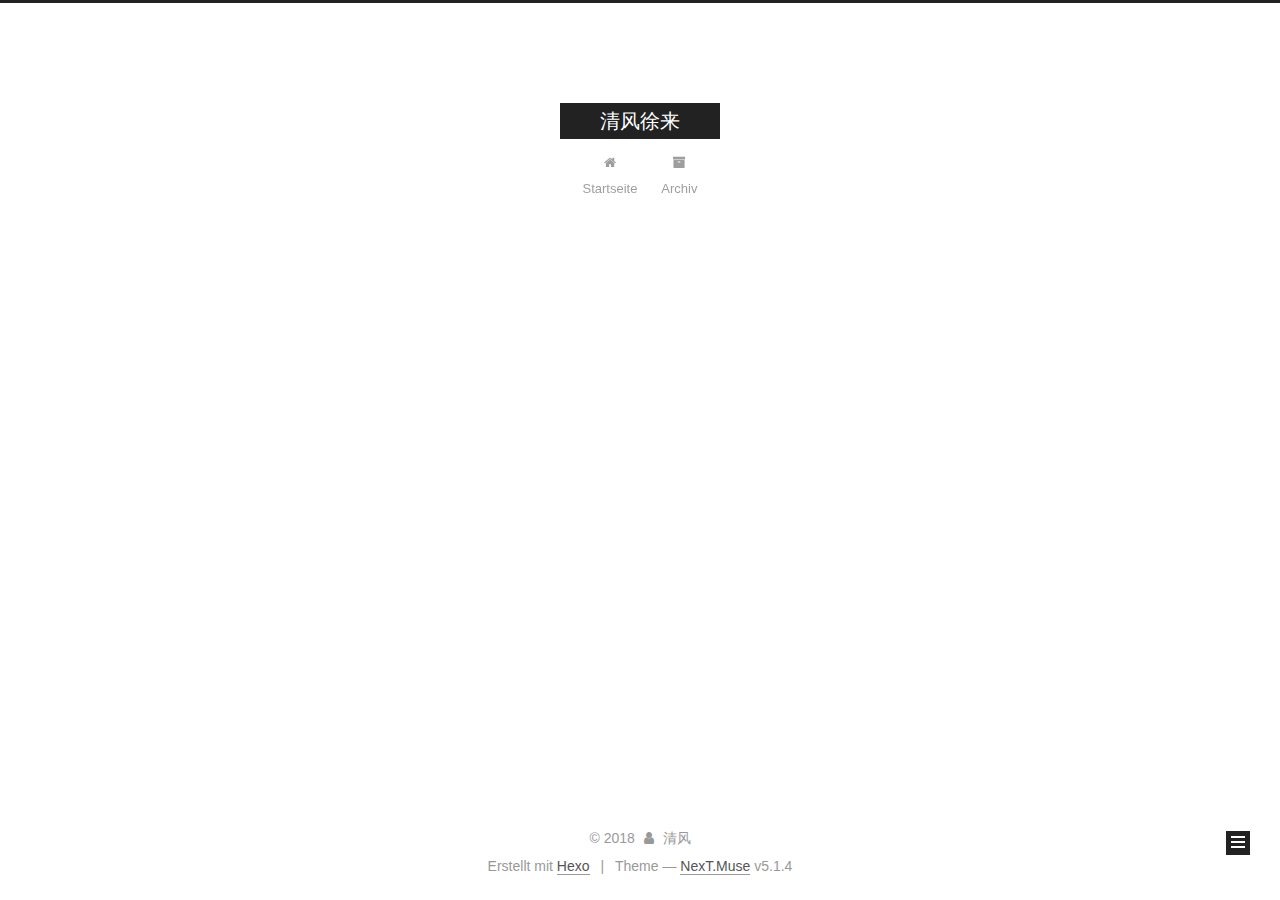
==== commit e81117f4: "Site updated: 2018-03-13 11:35:42" ====
--- a/index.html
+++ b/index.html
@@ -335,134 +335,6 @@
 
 
     
-      
-
-  
-
-  
-  
-  
-
-  <article class="post post-type-normal" itemscope itemtype="http://schema.org/Article">
-  
-  
-  
-  <div class="post-block">
-    <link itemprop="mainEntityOfPage" href="http://yoursite.com/2018/03/13/hello-world/">
-
-    <span hidden itemprop="author" itemscope itemtype="http://schema.org/Person">
-      <meta itemprop="name" content="清风">
-      <meta itemprop="description" content="">
-      <meta itemprop="image" content="/images/avatar.gif">
-    </span>
-
-    <span hidden itemprop="publisher" itemscope itemtype="http://schema.org/Organization">
-      <meta itemprop="name" content="清风徐来">
-    </span>
-
-    
-      <header class="post-header">
-
-        
-        
-          <h1 class="post-title" itemprop="name headline">
-                
-                <a class="post-title-link" href="/2018/03/13/hello-world/" itemprop="url">Hello World</a></h1>
-        
-
-        <div class="post-meta">
-          <span class="post-time">
-            
-              <span class="post-meta-item-icon">
-                <i class="fa fa-calendar-o"></i>
-              </span>
-              
-                <span class="post-meta-item-text">Veröffentlicht am</span>
-              
-              <time title="Post created" itemprop="dateCreated datePublished" datetime="2018-03-13T10:24:53+08:00">
-                2018-03-13
-              </time>
-            
-
-            
-
-            
-          </span>
-
-          
-
-          
-            
-          
-
-          
-          
-
-          
-
-          
-
-          
-
-        </div>
-      </header>
-    
-
-    
-    
-    
-    <div class="post-body" itemprop="articleBody">
-
-      
-      
-
-      
-        
-          
-            <p>Welcome to <a href="https://hexo.io/" target="_blank" rel="noopener">Hexo</a>! This is your very first post. Check <a href="https://hexo.io/docs/" target="_blank" rel="noopener">documentation</a> for more info. If you get any problems when using Hexo, you can find the answer in <a href="https://hexo.io/docs/troubleshooting.html" target="_blank" rel="noopener">troubleshooting</a> or you can ask me on <a href="https://github.com/hexojs/hexo/issues" target="_blank" rel="noopener">GitHub</a>.</p>
-<h2 id="Quick-Start"><a href="#Quick-Start" class="headerlink" title="Quick Start"></a>Quick Start</h2><h3 id="Create-a-new-post"><a href="#Create-a-new-post" class="headerlink" title="Create a new post"></a>Create a new post</h3><figure class="highlight bash"><table><tr><td class="gutter"><pre><span class="line">1</span><br></pre></td><td class="code"><pre><span class="line">$ hexo new <span class="string">"My New Post"</span></span><br></pre></td></tr></table></figure>
-<p>More info: <a href="https://hexo.io/docs/writing.html" target="_blank" rel="noopener">Writing</a></p>
-<h3 id="Run-server"><a href="#Run-server" class="headerlink" title="Run server"></a>Run server</h3><figure class="highlight bash"><table><tr><td class="gutter"><pre><span class="line">1</span><br></pre></td><td class="code"><pre><span class="line">$ hexo server</span><br></pre></td></tr></table></figure>
-<p>More info: <a href="https://hexo.io/docs/server.html" target="_blank" rel="noopener">Server</a></p>
-<h3 id="Generate-static-files"><a href="#Generate-static-files" class="headerlink" title="Generate static files"></a>Generate static files</h3><figure class="highlight bash"><table><tr><td class="gutter"><pre><span class="line">1</span><br></pre></td><td class="code"><pre><span class="line">$ hexo generate</span><br></pre></td></tr></table></figure>
-<p>More info: <a href="https://hexo.io/docs/generating.html" target="_blank" rel="noopener">Generating</a></p>
-<h3 id="Deploy-to-remote-sites"><a href="#Deploy-to-remote-sites" class="headerlink" title="Deploy to remote sites"></a>Deploy to remote sites</h3><figure class="highlight bash"><table><tr><td class="gutter"><pre><span class="line">1</span><br></pre></td><td class="code"><pre><span class="line">$ hexo deploy</span><br></pre></td></tr></table></figure>
-<p>More info: <a href="https://hexo.io/docs/deployment.html" target="_blank" rel="noopener">Deployment</a></p>
-
-          
-        
-      
-    </div>
-    
-    
-    
-
-    
-
-    
-
-    
-
-    <footer class="post-footer">
-      
-
-      
-
-      
-
-      
-      
-        <div class="post-eof"></div>
-      
-    </footer>
-  </div>
-  
-  
-  
-  </article>
-
-
-    
   </section>
 
   
@@ -509,7 +381,7 @@
               
                 <a href="/archives/">
               
-                  <span class="site-state-item-count">2</span>
+                  <span class="site-state-item-count">1</span>
                   <span class="site-state-item-name">Artikel</span>
                 </a>
               </div>
--- a/css/main.css
+++ b/css/main.css
@@ -1822,7 +1822,7 @@
   width: 4px;
   height: 4px;
   border-radius: 50%;
-  background: #010e95;
+  background: #250eff;
 }
 .links-of-blogroll {
   font-size: 13px;
